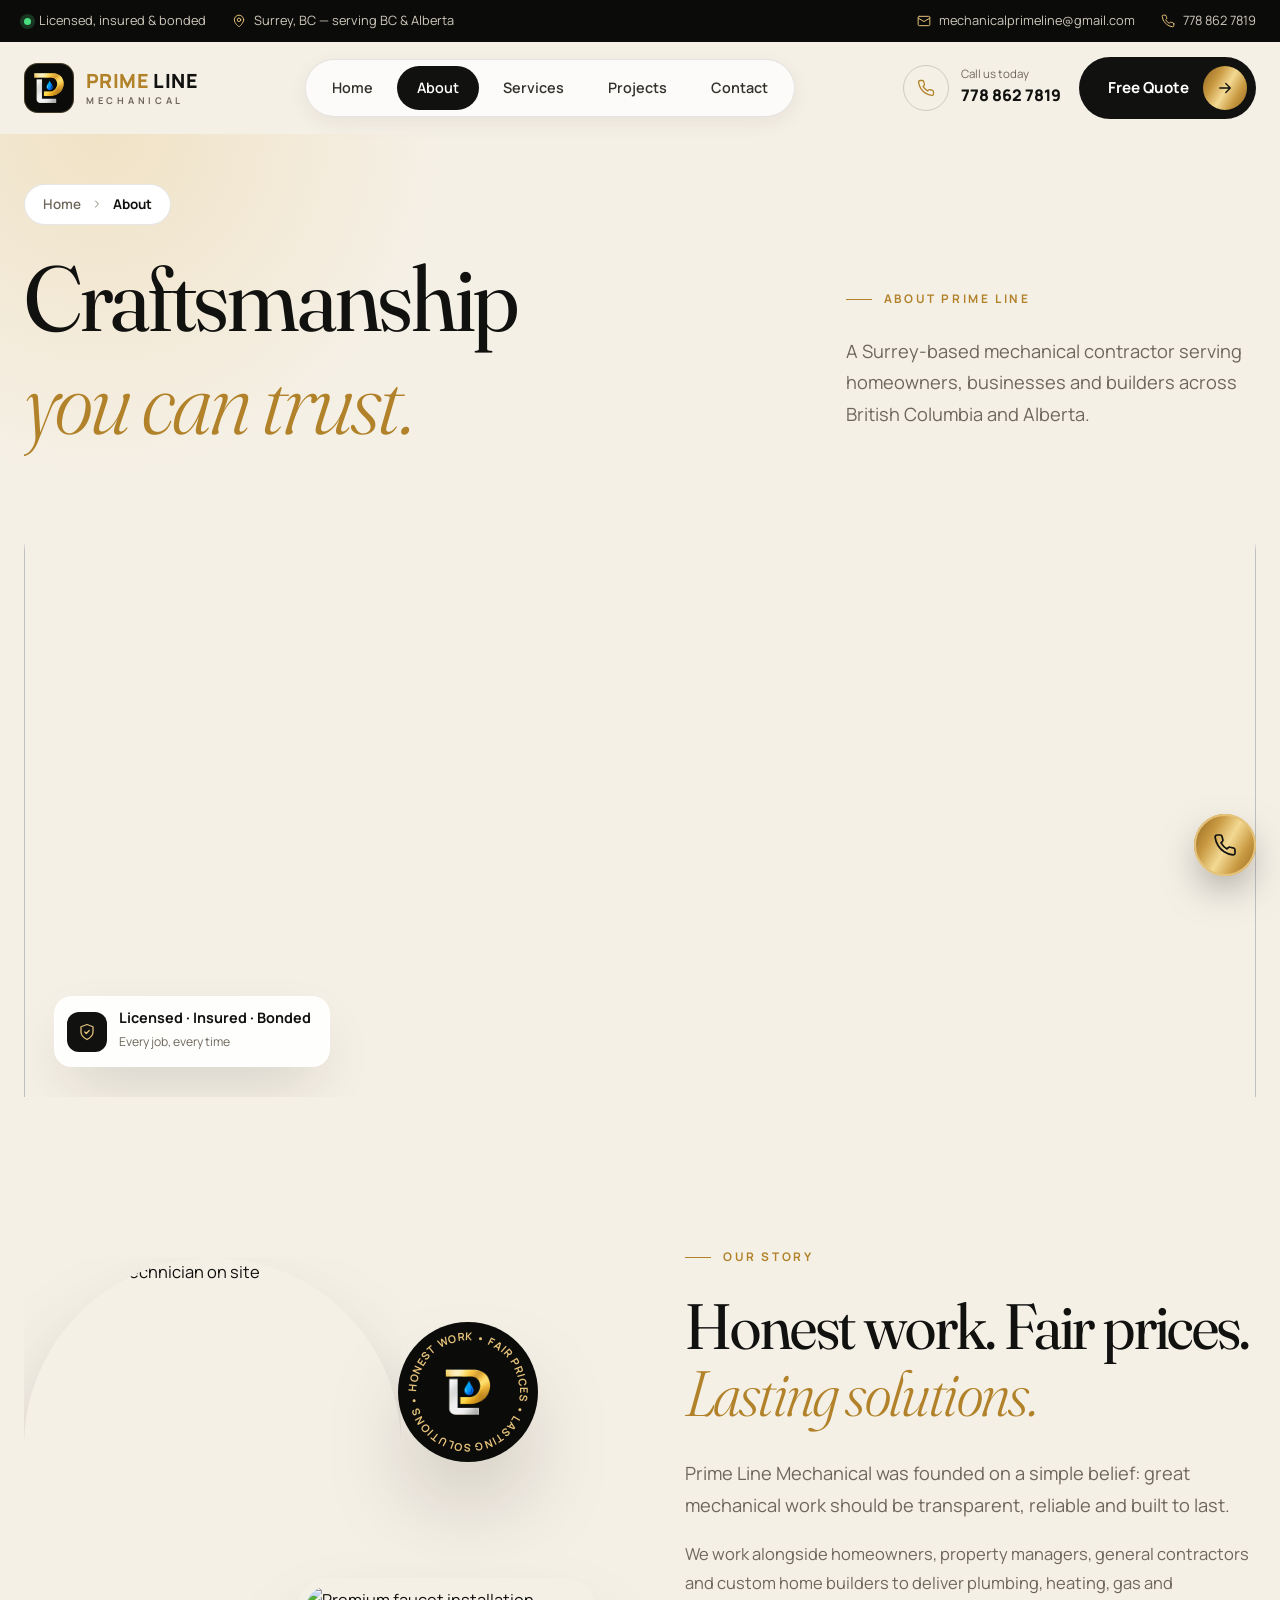
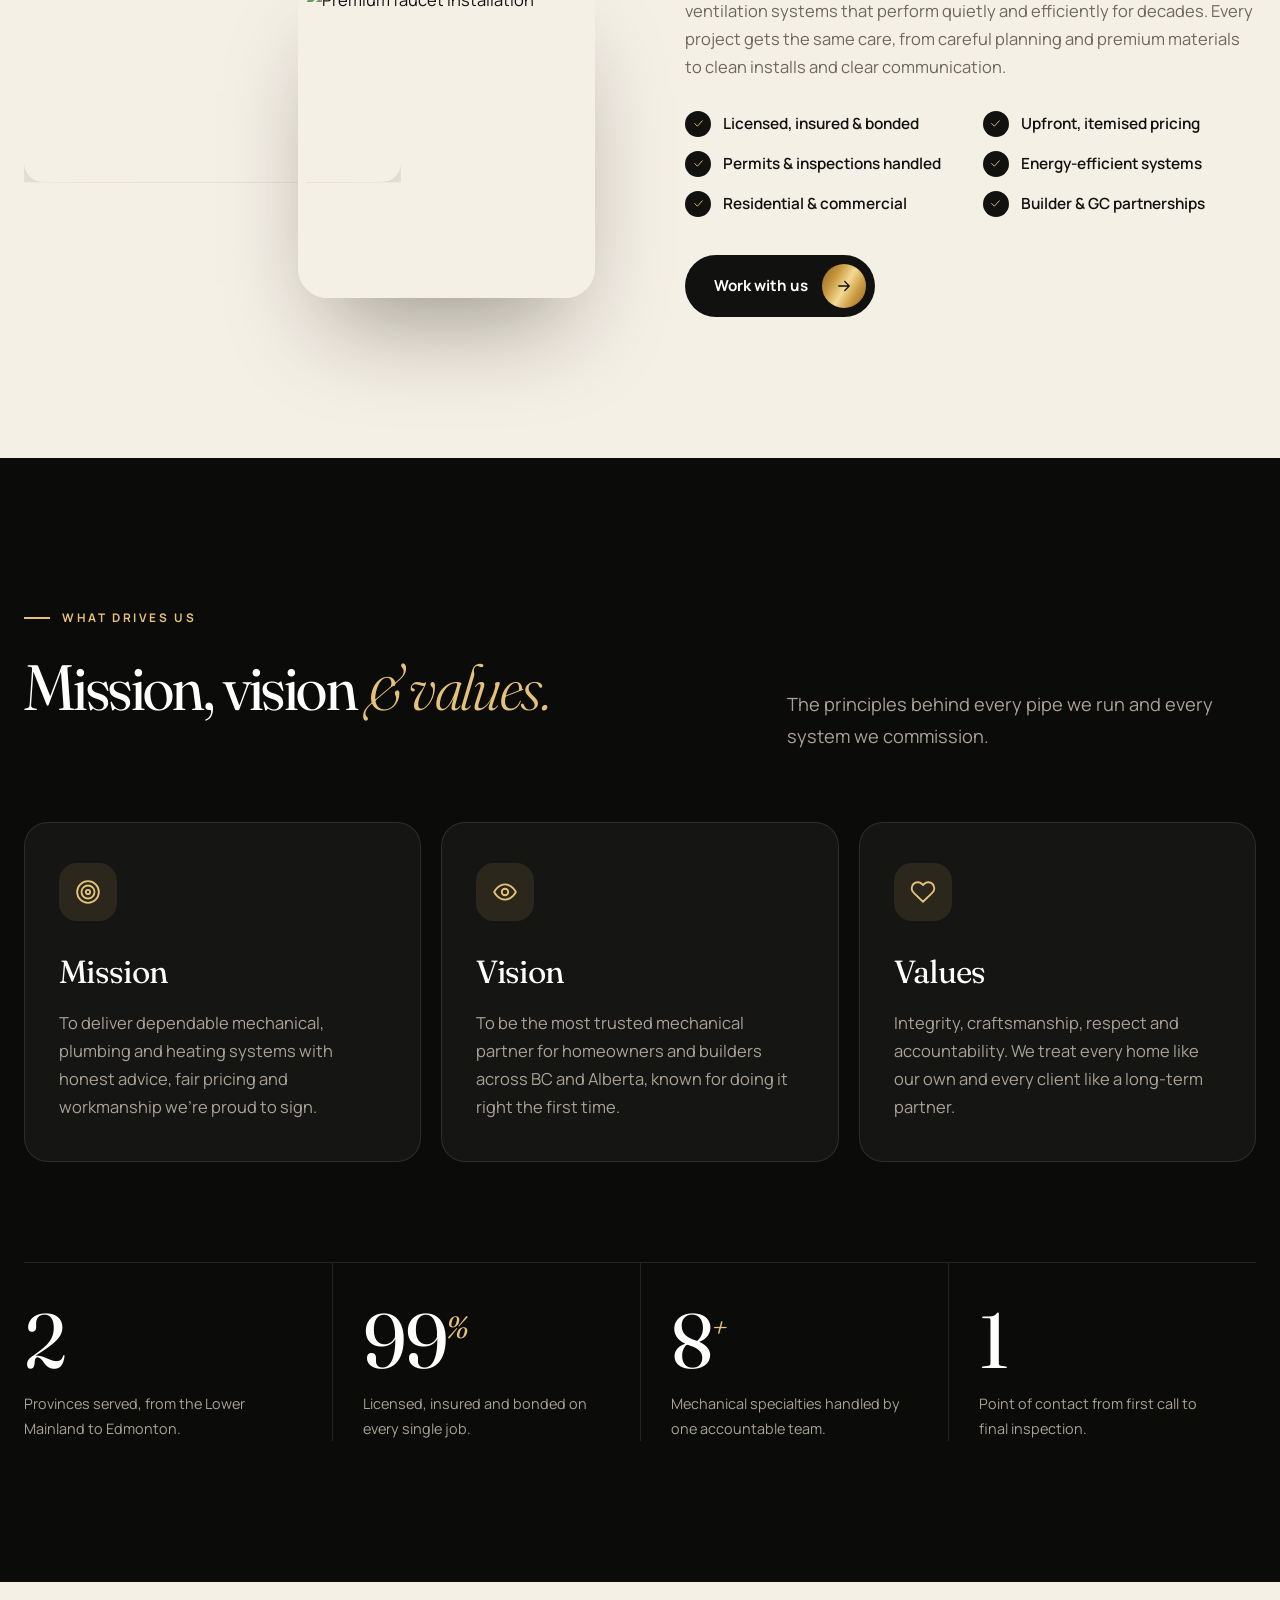
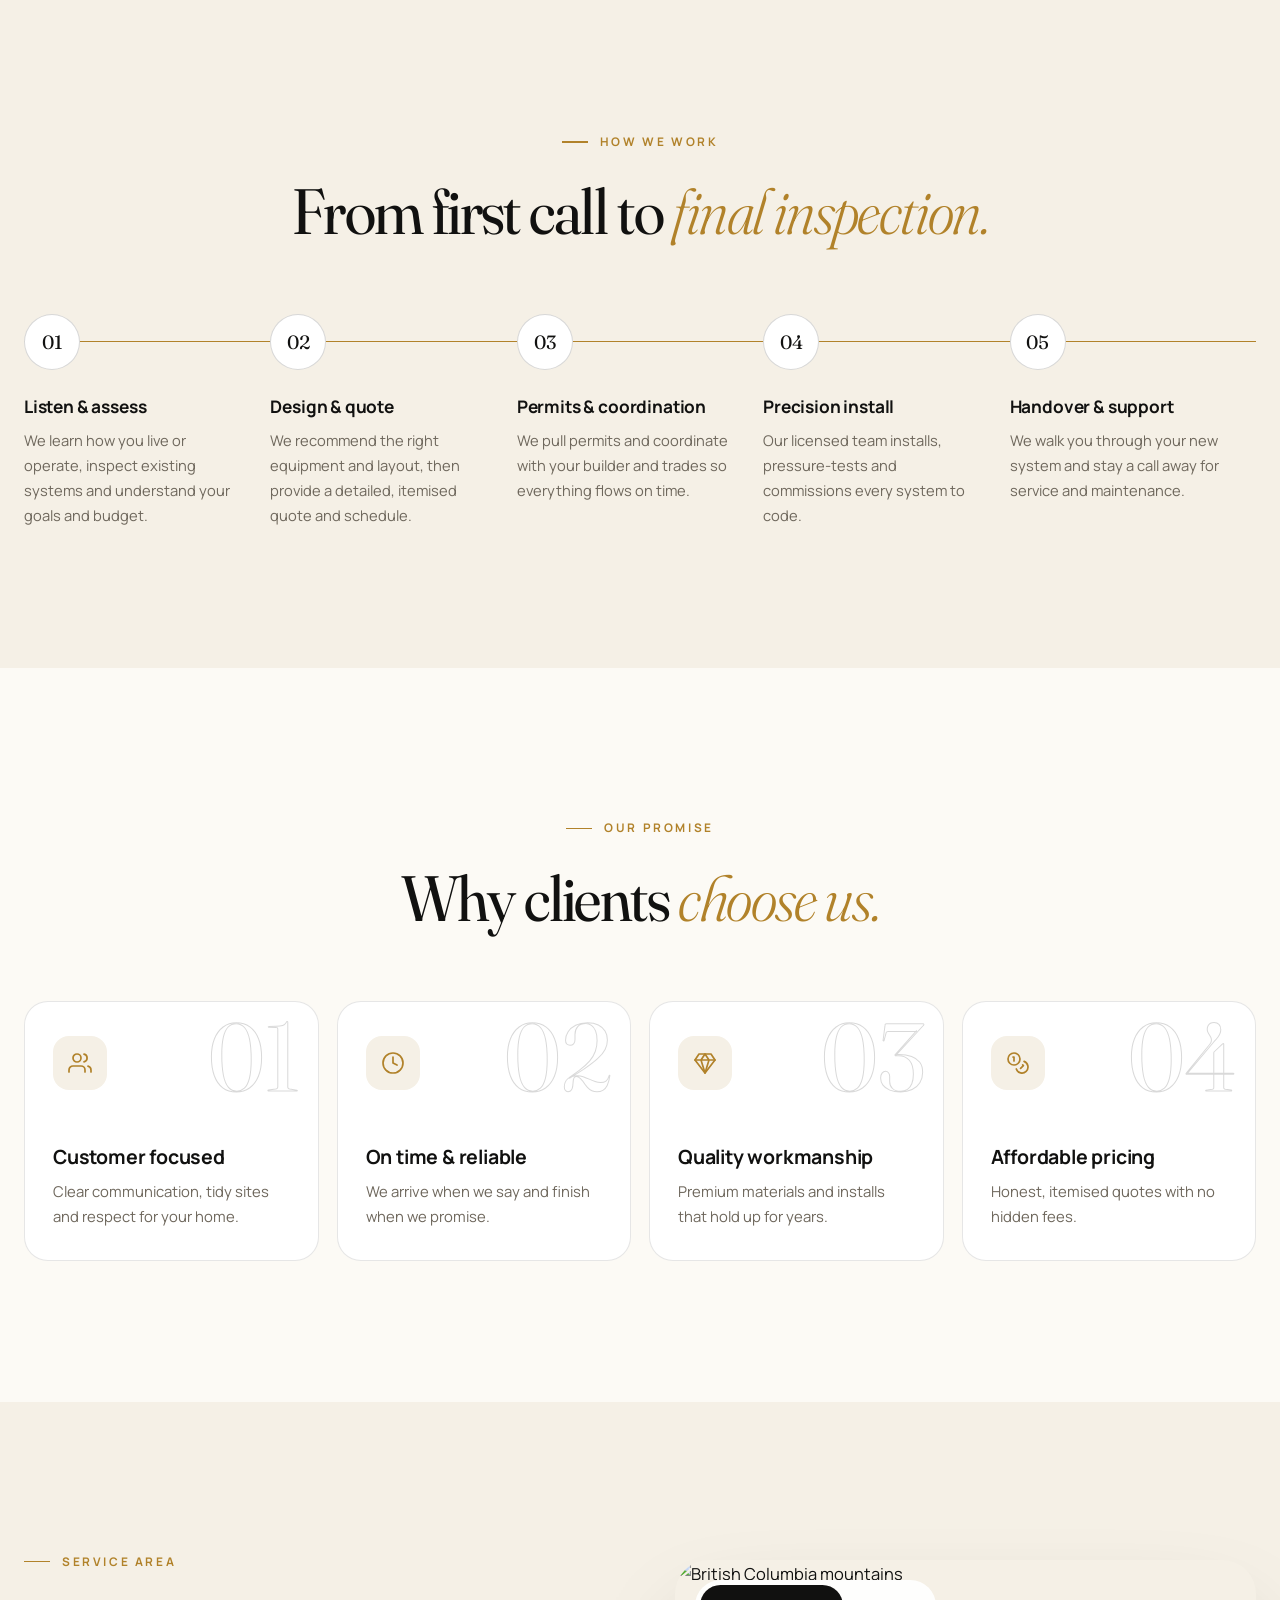
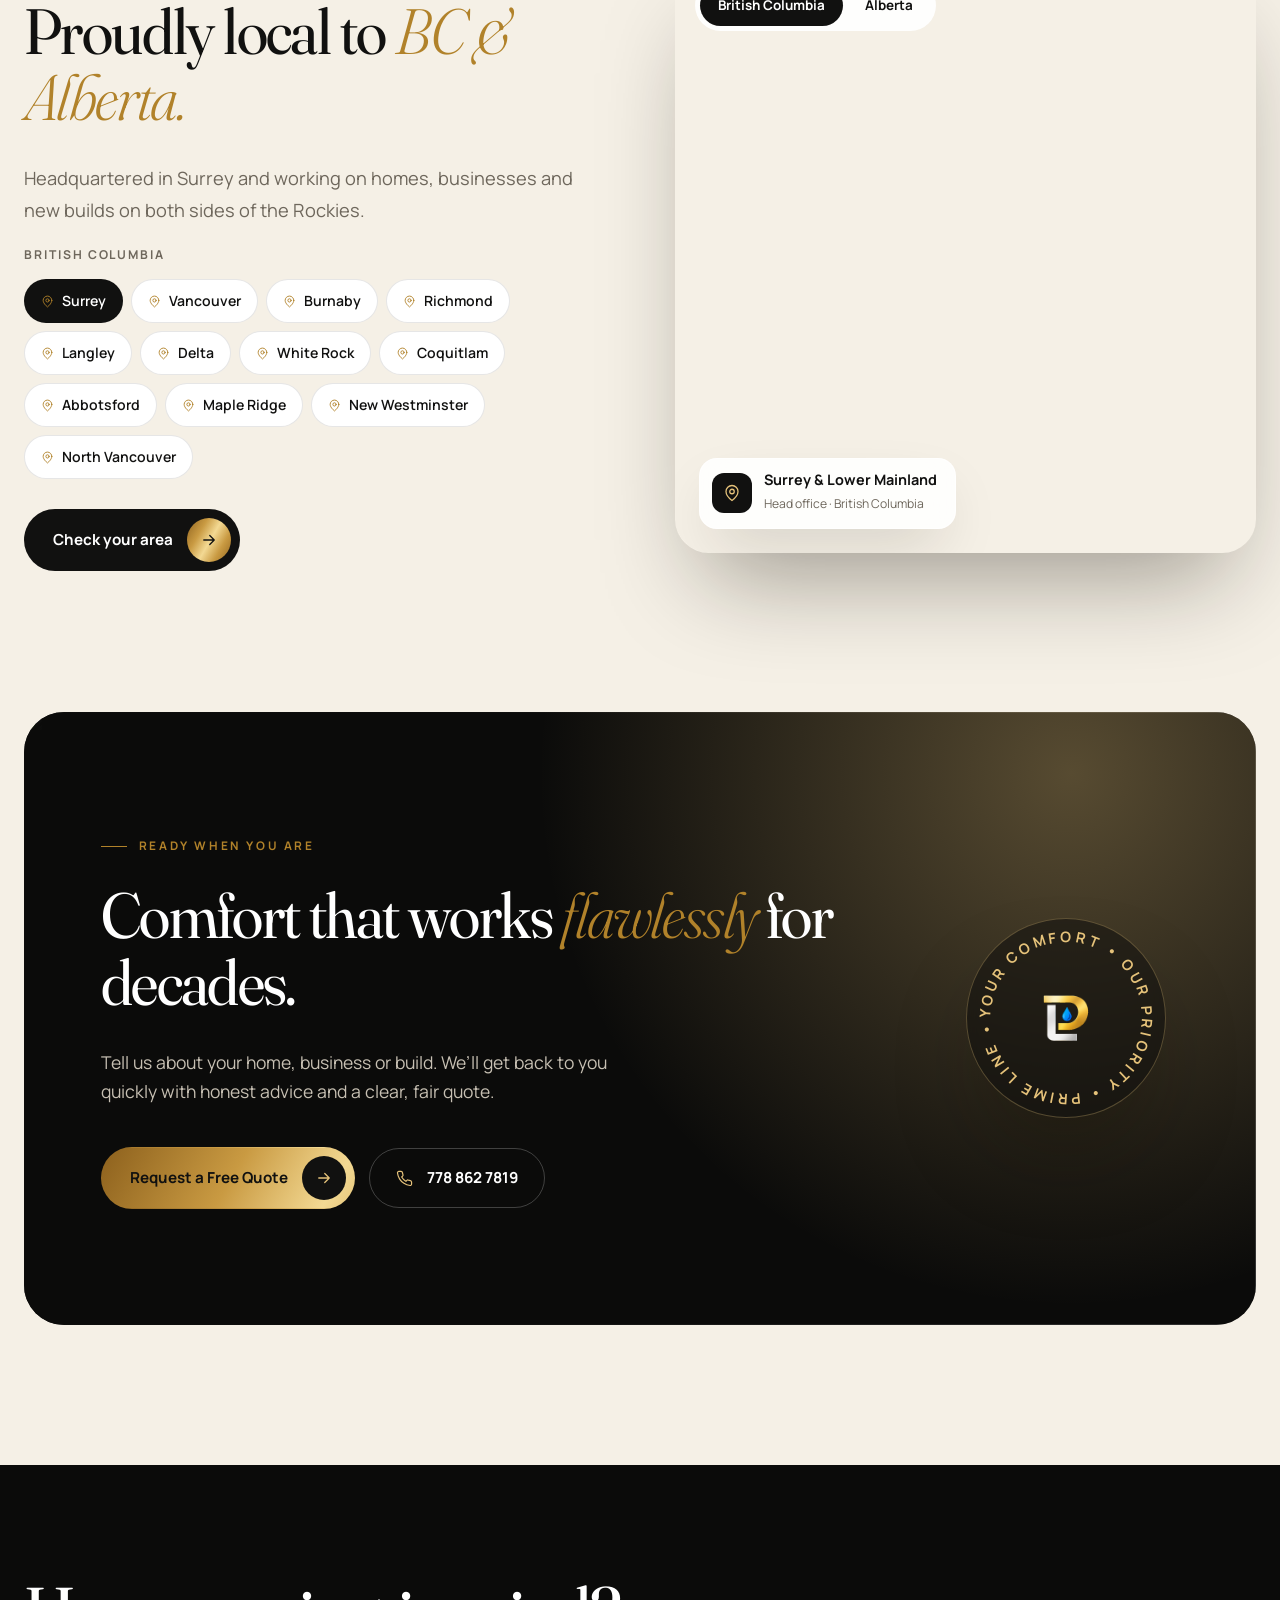
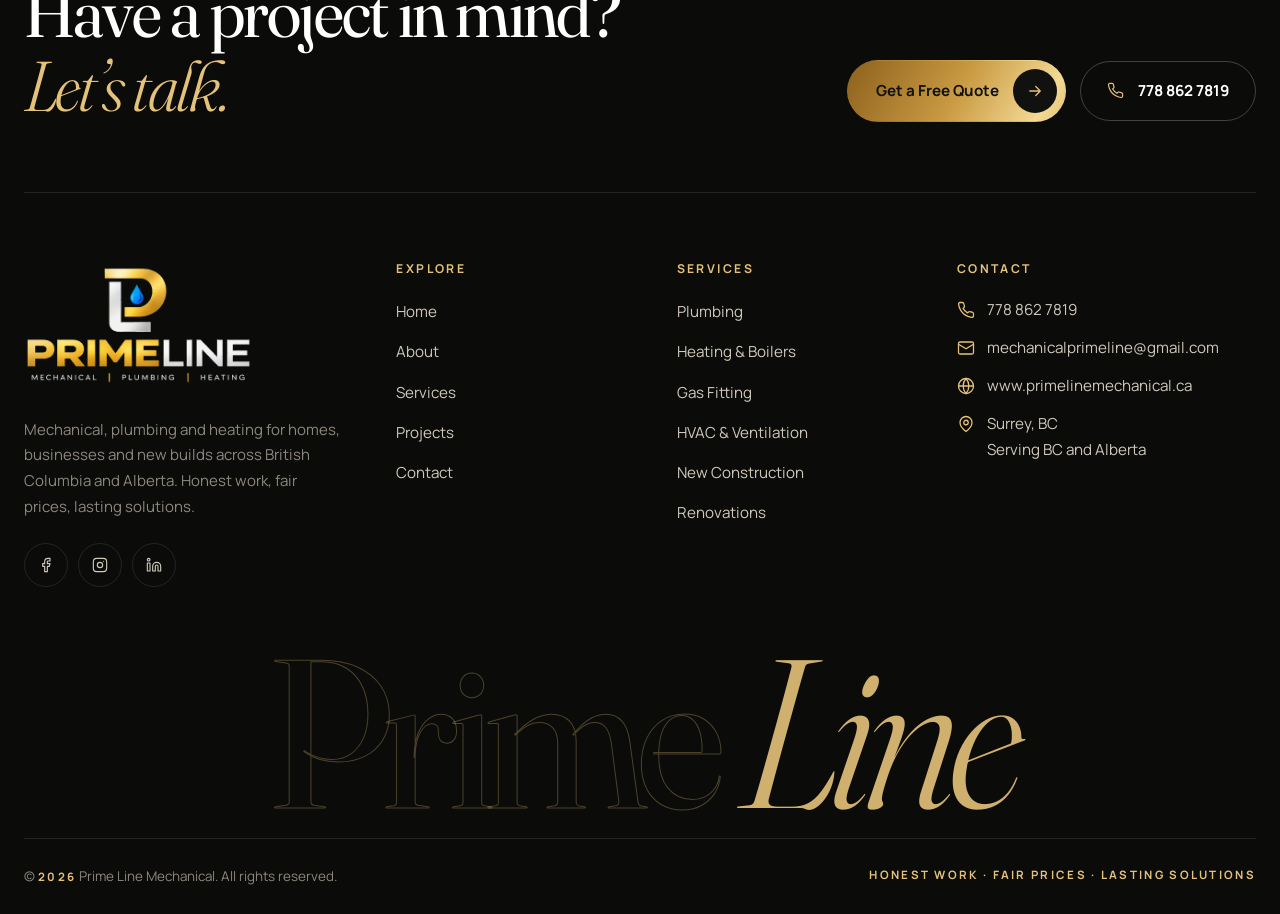
==== about.html @ 098510f1 "Add Prime Line Mechanical 5-page website Static site (Home, About, Services, Projects, Contact) with" ====
<!DOCTYPE html>
<html lang="en">
<head>
<meta charset="UTF-8">
<meta name="viewport" content="width=device-width, initial-scale=1">
<title>About Us | Prime Line Mechanical</title>
<meta name="description" content="Honest work, fair prices and lasting mechanical solutions across BC and Alberta.">
<meta name="theme-color" content="#0b0b0a">
<meta property="og:title" content="About Us | Prime Line Mechanical">
<meta property="og:description" content="Honest work, fair prices and lasting mechanical solutions across BC and Alberta.">
<meta property="og:type" content="website">
<link rel="icon" href="img/favicon.png" type="image/png">
<link rel="apple-touch-icon" href="img/favicon.png">
<meta property="og:image" content="img/logo-full.png">
<link rel="preconnect" href="https://fonts.googleapis.com">
<link rel="preconnect" href="https://fonts.gstatic.com" crossorigin>
<link rel="preconnect" href="https://images.unsplash.com">
<link href="https://fonts.googleapis.com/css2?family=Fraunces:ital,opsz,wght@0,9..144,300..600;1,9..144,300..500&family=Manrope:wght@400;500;600;700;800&display=swap" rel="stylesheet">
<link rel="stylesheet" href="css/style.css">
</head>
<body>
<svg width="0" height="0" style="position:absolute" aria-hidden="true">

<defs>
  <linearGradient id="lg-gold" x1="0" y1="0" x2="1" y2="1">
    <stop offset="0" stop-color="#8a5f1c"/><stop offset=".35" stop-color="#e2b65a"/><stop offset=".55" stop-color="#fbe7a6"/><stop offset=".8" stop-color="#d4a64a"/><stop offset="1" stop-color="#9b6a22"/>
  </linearGradient>
  <linearGradient id="lg-chrome" x1="0" y1="0" x2="0" y2="1">
    <stop offset="0" stop-color="#ffffff"/><stop offset=".45" stop-color="#cfcfcf"/><stop offset=".55" stop-color="#8a8a8a"/><stop offset="1" stop-color="#e8e8e8"/>
  </linearGradient>
  <linearGradient id="lg-blue" x1="0" y1="0" x2="0" y2="1">
    <stop offset="0" stop-color="#8fd0ff"/><stop offset=".5" stop-color="#2f8cff"/><stop offset="1" stop-color="#0b4fd1"/>
  </linearGradient>
</defs>

<defs><linearGradient id="dial-grad" x1="0" y1="0" x2="1" y2="1">
<stop offset="0" stop-color="#2f8cff"/><stop offset=".45" stop-color="#e5c27a"/><stop offset="1" stop-color="#ff7a2f"/></linearGradient></defs>

<symbol id="logo" viewBox="0 0 64 64">
  <path d="M10 5h22a16.5 16.5 0 0 1 0 33H23v7H10z M23 16v11h8.5a5.5 5.5 0 0 0 0-11z" fill="url(#lg-gold)" fill-rule="evenodd"/>
  <path d="M10 45h13v5h25v9H10z" fill="url(#lg-chrome)"/>
  <rect x="31" y="46.5" width="2.4" height="11" fill="#7d7d7d" opacity=".6"/>
  <rect x="34.5" y="41" width="4" height="5" rx="1" fill="url(#lg-gold)"/>
  <rect x="32" y="39.5" width="9" height="2.4" rx="1.2" fill="url(#lg-gold)"/>
  <path d="M28 15.5c3.4 4.4 4.6 6.8 4.6 8.8a4.6 4.6 0 0 1-9.2 0c0-2 1.2-4.4 4.6-8.8z" fill="url(#lg-blue)"/>
  <path d="M55 30c4.6 5.4 6.6 9 6.6 12.6a6.6 6.6 0 0 1-13.2 0c0-3 1.6-5.4 3-7.4.8 2 1.8 3.2 3 3.4-.6-3.2-.2-5.8.6-8.6z" fill="url(#lg-blue)"/>
</symbol>

<symbol id="i-phone" viewBox="0 0 24 24" fill="none" stroke="currentColor" stroke-width="1.7" stroke-linecap="round" stroke-linejoin="round"><path d="M22 16.9v3a2 2 0 0 1-2.2 2 19.8 19.8 0 0 1-8.6-3.1 19.5 19.5 0 0 1-6-6A19.8 19.8 0 0 1 2.1 4.2 2 2 0 0 1 4.1 2h3a2 2 0 0 1 2 1.7c.1 1 .4 1.9.7 2.8a2 2 0 0 1-.5 2.1L8 9.9a16 16 0 0 0 6 6l1.3-1.3a2 2 0 0 1 2.1-.4c.9.3 1.8.6 2.8.7a2 2 0 0 1 1.7 2z"/></symbol>
<symbol id="i-mail" viewBox="0 0 24 24" fill="none" stroke="currentColor" stroke-width="1.7" stroke-linecap="round" stroke-linejoin="round"><rect x="2" y="4" width="20" height="16" rx="2"/><path d="m22 7-10 6L2 7"/></symbol>
<symbol id="i-pin" viewBox="0 0 24 24" fill="none" stroke="currentColor" stroke-width="1.7" stroke-linecap="round" stroke-linejoin="round"><path d="M20 10c0 6-8 12-8 12s-8-6-8-12a8 8 0 0 1 16 0z"/><circle cx="12" cy="10" r="3"/></symbol>
<symbol id="i-globe" viewBox="0 0 24 24" fill="none" stroke="currentColor" stroke-width="1.7" stroke-linecap="round" stroke-linejoin="round"><circle cx="12" cy="12" r="10"/><path d="M2 12h20M12 2a15 15 0 0 1 0 20M12 2a15 15 0 0 0 0 20"/></symbol>
<symbol id="i-clock" viewBox="0 0 24 24" fill="none" stroke="currentColor" stroke-width="1.7" stroke-linecap="round" stroke-linejoin="round"><circle cx="12" cy="12" r="10"/><path d="M12 6v6l4 2"/></symbol>
<symbol id="i-arrow" viewBox="0 0 24 24" fill="none" stroke="currentColor" stroke-width="1.7" stroke-linecap="round" stroke-linejoin="round"><path d="M5 12h14M13 6l6 6-6 6"/></symbol>
<symbol id="i-check" viewBox="0 0 24 24" fill="none" stroke="currentColor" stroke-width="1.7" stroke-linecap="round" stroke-linejoin="round"><circle cx="12" cy="12" r="10"/><path d="m8 12 3 3 5-6"/></symbol>
<symbol id="i-shield" viewBox="0 0 24 24" fill="none" stroke="currentColor" stroke-width="1.7" stroke-linecap="round" stroke-linejoin="round"><path d="M12 22s8-4 8-10V5l-8-3-8 3v7c0 6 8 10 8 10z"/><path d="m9 12 2 2 4-4"/></symbol>
<symbol id="i-users" viewBox="0 0 24 24" fill="none" stroke="currentColor" stroke-width="1.7" stroke-linecap="round" stroke-linejoin="round"><path d="M17 21v-2a4 4 0 0 0-4-4H5a4 4 0 0 0-4 4v2"/><circle cx="9" cy="7" r="4"/><path d="M23 21v-2a4 4 0 0 0-3-3.9M16 3.1a4 4 0 0 1 0 7.8"/></symbol>
<symbol id="i-diamond" viewBox="0 0 24 24" fill="none" stroke="currentColor" stroke-width="1.7" stroke-linecap="round" stroke-linejoin="round"><path d="M6 3h12l4 6-10 13L2 9z"/><path d="M2 9h20M12 22 8 9l4-6 4 6z"/></symbol>
<symbol id="i-coins" viewBox="0 0 24 24" fill="none" stroke="currentColor" stroke-width="1.7" stroke-linecap="round" stroke-linejoin="round"><circle cx="8" cy="8" r="6"/><path d="M18.1 10.4A6 6 0 1 1 10.3 18"/><path d="M7 6h1v4M16.7 13.9l.7.7-2.8 2.8"/></symbol>
<symbol id="i-leaf" viewBox="0 0 24 24" fill="none" stroke="currentColor" stroke-width="1.7" stroke-linecap="round" stroke-linejoin="round"><path d="M11 20A7 7 0 0 1 9.8 6.1C15.5 5 17 4.5 19 2c1 2 2 4.2 2 8 0 5.5-4.8 10-10 10z"/><path d="M2 21c0-3 1.9-5.4 5.2-6.1 2.5-.5 5-2 6.8-4.9"/></symbol>
<symbol id="i-plus" viewBox="0 0 24 24" fill="none" stroke="currentColor" stroke-width="1.7" stroke-linecap="round" stroke-linejoin="round"><path d="M12 5v14M5 12h14"/></symbol>
<symbol id="i-close" viewBox="0 0 24 24" fill="none" stroke="currentColor" stroke-width="1.7" stroke-linecap="round" stroke-linejoin="round"><path d="M18 6 6 18M6 6l12 12"/></symbol>
<symbol id="i-up" viewBox="0 0 24 24" fill="none" stroke="currentColor" stroke-width="1.7" stroke-linecap="round" stroke-linejoin="round"><path d="M12 19V5M5 12l7-7 7 7"/></symbol>
<symbol id="i-wrench" viewBox="0 0 24 24" fill="none" stroke="currentColor" stroke-width="1.7" stroke-linecap="round" stroke-linejoin="round"><path d="M14.7 6.3a1 1 0 0 0 0 1.4l1.6 1.6a1 1 0 0 0 1.4 0l3.8-3.8a6 6 0 0 1-7.9 7.9l-6.9 6.9a2.1 2.1 0 0 1-3-3l6.9-6.9a6 6 0 0 1 7.9-7.9z"/></symbol>
<symbol id="i-flame" viewBox="0 0 24 24" fill="none" stroke="currentColor" stroke-width="1.7" stroke-linecap="round" stroke-linejoin="round"><path d="M8.5 14.5A2.5 2.5 0 0 0 11 12c0-1.4-.5-2-1-3-1.1-2.1-.2-4 2-6 .5 2.5 2 4.9 4 6.5 2 1.6 3 3.5 3 5.5a7 7 0 1 1-14 0c0-1.2.4-2.3 1-3.4.3 1.6 1.6 2.9 3.5 2.9z"/></symbol>
<symbol id="i-drop" viewBox="0 0 24 24" fill="none" stroke="currentColor" stroke-width="1.7" stroke-linecap="round" stroke-linejoin="round"><path d="M12 2.7 17.7 8.4a8 8 0 1 1-11.3 0z"/></symbol>
<symbol id="i-fan" viewBox="0 0 24 24" fill="none" stroke="currentColor" stroke-width="1.7" stroke-linecap="round" stroke-linejoin="round"><circle cx="12" cy="12" r="2"/><path d="M12 10c0-4 1-8 4-8s3 4 0 6M14 12c4 0 8 1 8 4s-4 3-6 0M12 14c0 4-1 8-4 8s-3-4 0-6M10 12c-4 0-8-1-8-4s4-3 6 0"/></symbol>
<symbol id="i-building" viewBox="0 0 24 24" fill="none" stroke="currentColor" stroke-width="1.7" stroke-linecap="round" stroke-linejoin="round"><rect x="4" y="2" width="16" height="20" rx="2"/><path d="M9 22v-4h6v4M8 6h.01M16 6h.01M12 6h.01M12 10h.01M12 14h.01M16 10h.01M16 14h.01M8 10h.01M8 14h.01"/></symbol>
<symbol id="i-home" viewBox="0 0 24 24" fill="none" stroke="currentColor" stroke-width="1.7" stroke-linecap="round" stroke-linejoin="round"><path d="m3 10 9-7 9 7v10a2 2 0 0 1-2 2H5a2 2 0 0 1-2-2z"/><path d="M9 22V12h6v10"/></symbol>
<symbol id="i-hammer" viewBox="0 0 24 24" fill="none" stroke="currentColor" stroke-width="1.7" stroke-linecap="round" stroke-linejoin="round"><path d="m15 12-8.5 8.5a2.1 2.1 0 0 1-3-3L12 9"/><path d="M17.6 15 22 10.6M20.9 11.7l-1.3-1.3a2 2 0 0 1-.6-1.4V7.9l-2.3-2.3a5.6 5.6 0 0 0-4-1.6H9l.9.8A6.2 6.2 0 0 1 12 9.6V11l2 2h1.2c.5 0 1 .2 1.4.6l1.3 1.3"/></symbol>
<symbol id="i-hardhat" viewBox="0 0 24 24" fill="none" stroke="currentColor" stroke-width="1.7" stroke-linecap="round" stroke-linejoin="round"><path d="M2 18a1 1 0 0 0 1 1h18a1 1 0 0 0 1-1v-2a1 1 0 0 0-1-1H3a1 1 0 0 0-1 1z"/><path d="M10 10V5a1 1 0 0 1 1-1h2a1 1 0 0 1 1 1v5M4 15v-3a6 6 0 0 1 6-6M14 6a6 6 0 0 1 6 6v3"/></symbol>
<symbol id="i-gauge" viewBox="0 0 24 24" fill="none" stroke="currentColor" stroke-width="1.7" stroke-linecap="round" stroke-linejoin="round"><path d="m12 14 4-4"/><path d="M3.3 19a10 10 0 1 1 17.4 0z"/></symbol>
<symbol id="i-thermo" viewBox="0 0 24 24" fill="none" stroke="currentColor" stroke-width="1.7" stroke-linecap="round" stroke-linejoin="round"><path d="M14 4v10.5a4 4 0 1 1-4 0V4a2 2 0 0 1 4 0z"/></symbol>
<symbol id="i-award" viewBox="0 0 24 24" fill="none" stroke="currentColor" stroke-width="1.7" stroke-linecap="round" stroke-linejoin="round"><circle cx="12" cy="8" r="6"/><path d="M15.5 12.9 17 22l-5-3-5 3 1.5-9.1"/></symbol>
<symbol id="i-pipe" viewBox="0 0 24 24" fill="none" stroke="currentColor" stroke-width="1.7" stroke-linecap="round" stroke-linejoin="round"><path d="M3 4h6v6h8a4 4 0 0 1 4 4v6h-6v-4H9a6 6 0 0 1-6-6z"/></symbol>
<symbol id="i-bolt" viewBox="0 0 24 24" fill="none" stroke="currentColor" stroke-width="1.7" stroke-linecap="round" stroke-linejoin="round"><path d="M13 2 3 14h9l-1 8 10-12h-9z"/></symbol>
<symbol id="i-calendar" viewBox="0 0 24 24" fill="none" stroke="currentColor" stroke-width="1.7" stroke-linecap="round" stroke-linejoin="round"><rect x="3" y="4" width="18" height="18" rx="2"/><path d="M16 2v4M8 2v4M3 10h18"/></symbol>
<symbol id="i-clipboard" viewBox="0 0 24 24" fill="none" stroke="currentColor" stroke-width="1.7" stroke-linecap="round" stroke-linejoin="round"><rect x="8" y="2" width="8" height="4" rx="1"/><path d="M16 4h2a2 2 0 0 1 2 2v14a2 2 0 0 1-2 2H6a2 2 0 0 1-2-2V6a2 2 0 0 1 2-2h2"/><path d="m9 14 2 2 4-4"/></symbol>
<symbol id="i-eye" viewBox="0 0 24 24" fill="none" stroke="currentColor" stroke-width="1.7" stroke-linecap="round" stroke-linejoin="round"><path d="M2 12s3.6-7 10-7 10 7 10 7-3.6 7-10 7S2 12 2 12z"/><circle cx="12" cy="12" r="3"/></symbol>
<symbol id="i-target" viewBox="0 0 24 24" fill="none" stroke="currentColor" stroke-width="1.7" stroke-linecap="round" stroke-linejoin="round"><circle cx="12" cy="12" r="10"/><circle cx="12" cy="12" r="6"/><circle cx="12" cy="12" r="2"/></symbol>
<symbol id="i-heart" viewBox="0 0 24 24" fill="none" stroke="currentColor" stroke-width="1.7" stroke-linecap="round" stroke-linejoin="round"><path d="M20.8 4.6a5.5 5.5 0 0 0-7.8 0L12 5.7l-1-1.1a5.5 5.5 0 0 0-7.8 7.8l1 1.1L12 21l7.8-7.5 1-1.1a5.5 5.5 0 0 0 0-7.8z"/></symbol>
<symbol id="i-facebook" viewBox="0 0 24 24" fill="none" stroke="currentColor" stroke-width="1.7" stroke-linecap="round" stroke-linejoin="round"><path d="M18 2h-3a5 5 0 0 0-5 5v3H7v4h3v8h4v-8h3l1-4h-4V7a1 1 0 0 1 1-1h3z"/></symbol>
<symbol id="i-instagram" viewBox="0 0 24 24" fill="none" stroke="currentColor" stroke-width="1.7" stroke-linecap="round" stroke-linejoin="round"><rect x="2" y="2" width="20" height="20" rx="5"/><circle cx="12" cy="12" r="4"/><path d="M17.5 6.5h.01"/></symbol>
<symbol id="i-linkedin" viewBox="0 0 24 24" fill="none" stroke="currentColor" stroke-width="1.7" stroke-linecap="round" stroke-linejoin="round"><path d="M16 8a6 6 0 0 1 6 6v7h-4v-7a2 2 0 0 0-4 0v7h-4v-7a6 6 0 0 1 6-6zM2 9h4v12H2z"/><circle cx="4" cy="4" r="2"/></symbol>
<symbol id="i-minus" viewBox="0 0 24 24" fill="none" stroke="currentColor" stroke-width="1.7" stroke-linecap="round" stroke-linejoin="round"><path d="M5 12h14"/></symbol>
<symbol id="i-chev" viewBox="0 0 24 24" fill="none" stroke="currentColor" stroke-width="1.7" stroke-linecap="round" stroke-linejoin="round"><path d="m9 18 6-6-6-6"/></symbol>
<symbol id="i-user" viewBox="0 0 24 24" fill="none" stroke="currentColor" stroke-width="1.7" stroke-linecap="round" stroke-linejoin="round"><circle cx="12" cy="8" r="4"/><path d="M4 21a8 8 0 0 1 16 0"/></symbol>
<symbol id="i-tick" viewBox="0 0 24 24" fill="none" stroke="currentColor" stroke-width="1.7" stroke-linecap="round" stroke-linejoin="round"><path d="m5 12 5 5 9-10"/></symbol>
<symbol id="i-sparkle" viewBox="0 0 24 24" fill="none" stroke="currentColor" stroke-width="1.7" stroke-linecap="round" stroke-linejoin="round"><path d="M12 3v4M12 17v4M3 12h4M17 12h4M6 6l2.5 2.5M15.5 15.5 18 18M6 18l2.5-2.5M15.5 8.5 18 6"/></symbol>
<symbol id="i-star" viewBox="0 0 24 24" fill="currentColor"><path d="m12 2 3.1 6.3 6.9 1-5 4.9 1.2 6.8L12 17.8 5.8 21l1.2-6.8-5-4.9 6.9-1z"/></symbol>
<symbol id="i-quote" viewBox="0 0 24 24" fill="currentColor"><path d="M3 21c3 0 7-1 7-8V5H3v8h4c0 4-2 5-4 5zM14 21c3 0 7-1 7-8V5h-7v8h4c0 4-2 5-4 5z"/></symbol>
</svg>
<div class="progress"></div>
<div class="preloader" aria-hidden="true">
  <div class="preloader__in">
    <img class="preloader__logo" src="img/logo-full.png" alt="Prime Line Mechanical" width="260">
    <div class="preloader__bar"><i></i></div>
  </div>
</div>

<div class="topbar">
  <div class="container">
    <div class="topbar__l">
      <span><i class="dot"></i> Licensed, insured &amp; bonded</span>
      <span><svg aria-hidden="true"><use href="#i-pin"/></svg> Surrey, BC &mdash; serving BC &amp; Alberta</span>
    </div>
    <div class="topbar__r">
      <a href="mailto:mechanicalprimeline@gmail.com"><svg aria-hidden="true"><use href="#i-mail"/></svg> mechanicalprimeline@gmail.com</a>
      <a href="tel:+17788627819"><svg aria-hidden="true"><use href="#i-phone"/></svg> 778 862 7819</a>
    </div>
  </div>
</div>

<header class="header">
  <div class="container">
    <a href="index.html" class="logo" aria-label="Prime Line Mechanical home">
  <span class="logo__tile"><img src="img/logo-mark.png" alt="" width="36" height="36"></span>
  <span class="logo__txt"><span class="logo__name"><b>PRIME</b> LINE</span><span class="logo__sub">MECHANICAL</span></span>
</a>
    <nav class="nav" aria-label="Main"><a href="index.html">Home</a><a href="about.html" class="active">About</a><a href="services.html">Services</a><a href="projects.html">Projects</a><a href="contact.html">Contact</a></nav>
    <div class="header__r">
      <a class="callbox" href="tel:+17788627819"><span class="callbox__ic"><svg aria-hidden="true"><use href="#i-phone"/></svg></span><span><small>Call us today</small><strong>778 862 7819</strong></span></a>
      <a href="contact.html" class="btn btn--dark">Free Quote<span class="btn__ic"><svg aria-hidden="true"><use href="#i-arrow"/></svg></span></a>
      <button class="burger" aria-label="Open menu" aria-expanded="false"><span></span><span></span><span></span></button>
    </div>
  </div>
</header>

<div class="drawer">
  <nav aria-label="Mobile"><a href="index.html">Home<svg aria-hidden="true"><use href="#i-arrow"/></svg></a><a href="about.html" class="active">About<svg aria-hidden="true"><use href="#i-arrow"/></svg></a><a href="services.html">Services<svg aria-hidden="true"><use href="#i-arrow"/></svg></a><a href="projects.html">Projects<svg aria-hidden="true"><use href="#i-arrow"/></svg></a><a href="contact.html">Contact<svg aria-hidden="true"><use href="#i-arrow"/></svg></a></nav>
  <div class="drawer__info">
    <a href="tel:+17788627819">778 862 7819</a>
    <a href="mailto:mechanicalprimeline@gmail.com">mechanicalprimeline@gmail.com</a>
    <span>Surrey, BC &mdash; serving BC &amp; Alberta</span>
  </div>
</div>

<main>

<section class="phero">
  <div class="container">
    <div class="phero__top">
      <div>
        <div class="crumbs reveal"><a href="index.html">Home</a><svg aria-hidden="true"><use href="#i-chev"/></svg><b>About</b></div>
        <h1><span class="line"><span>Craftsmanship</span></span><span class="line"><span><em class='gold'>you can trust.</em></span></span></h1>
      </div>
      <div class="phero__side reveal d2">
        <span class="eyebrow">About Prime Line</span>
        <p class="lead">A Surrey-based mechanical contractor serving homeowners, businesses and builders across British Columbia and Alberta.</p>
      </div>
    </div>
    <div class="phero__img clip-in">
      <img src="https://images.unsplash.com/photo-1503387762-592deb58ef4e?auto=format&fit=crop&w=2200&q=80" alt="">
      <div class="float-card "><span class="fi"><svg aria-hidden="true"><use href="#i-shield"/></svg></span><span><strong>Licensed &middot; Insured &middot; Bonded</strong><small>Every job, every time</small></span></div>
    </div>
  </div>
</section>

<section class="section">
  <div class="container split">
    <div class="collage">
      <div class="collage__a clip-in"><img src="https://images.unsplash.com/photo-1621905252507-b35492cc74b4?auto=format&fit=crop&w=900&q=80" alt="Prime Line technician on site" loading="lazy"></div>
      <div class="collage__b reveal d2"><img src="https://images.unsplash.com/photo-1585704032915-c3400ca199e7?auto=format&fit=crop&w=700&q=80" alt="Premium faucet installation" loading="lazy"></div>
      <div class="spin-badge" aria-hidden="true"><svg class="ring" viewBox="0 0 120 120"><defs><path id="circ2" d="M60,60 m-50,0 a50,50 0 1,1 100,0 a50,50 0 1,1 -100,0"/></defs><text><textPath href="#circ2" textLength="312" lengthAdjust="spacing">HONEST WORK • FAIR PRICES • LASTING SOLUTIONS • </textPath></text></svg><img class="core" src="img/logo-mark.png" alt=""></div>
    </div>
    <div>
      <span class="eyebrow reveal">Our story</span>
      <h2 class="reveal d1">Honest work. Fair prices. <em class="gold">Lasting solutions.</em></h2>
      <p class="lead reveal d2">Prime Line Mechanical was founded on a simple belief: great mechanical work should be transparent, reliable and built to last.</p>
      <p class="reveal d2">We work alongside homeowners, property managers, general contractors and custom home builders to deliver plumbing, heating, gas and ventilation systems that perform quietly and efficiently for decades. Every project gets the same care, from careful planning and premium materials to clean installs and clear communication.</p>
      <ul class="checks reveal d3">
        <li><span><svg aria-hidden="true"><use href="#i-tick"/></svg></span>Licensed, insured &amp; bonded</li>
        <li><span><svg aria-hidden="true"><use href="#i-tick"/></svg></span>Upfront, itemised pricing</li>
        <li><span><svg aria-hidden="true"><use href="#i-tick"/></svg></span>Permits &amp; inspections handled</li>
        <li><span><svg aria-hidden="true"><use href="#i-tick"/></svg></span>Energy-efficient systems</li>
        <li><span><svg aria-hidden="true"><use href="#i-tick"/></svg></span>Residential &amp; commercial</li>
        <li><span><svg aria-hidden="true"><use href="#i-tick"/></svg></span>Builder &amp; GC partnerships</li>
      </ul>
      <div class="reveal d4"><a href="contact.html" class="btn btn--dark">Work with us<span class="btn__ic"><svg aria-hidden="true"><use href="#i-arrow"/></svg></span></a></div>
    </div>
  </div>
</section>

<section class="section dark">
  <div class="container">
    <div class="head head--split">
      <div><span class="eyebrow reveal">What drives us</span><h2 class="reveal d1">Mission, vision <em class="gold">&amp; values.</em></h2></div>
      <p class="lead reveal d2">The principles behind every pipe we run and every system we commission.</p>
    </div>
    <div class="values"><div class="value reveal d1"><div class="value__ic"><svg aria-hidden="true"><use href="#i-target"/></svg></div><h3>Mission</h3><p>To deliver dependable mechanical, plumbing and heating systems with honest advice, fair pricing and workmanship we&rsquo;re proud to sign.</p></div><div class="value reveal d2"><div class="value__ic"><svg aria-hidden="true"><use href="#i-eye"/></svg></div><h3>Vision</h3><p>To be the most trusted mechanical partner for homeowners and builders across BC and Alberta, known for doing it right the first time.</p></div><div class="value reveal d3"><div class="value__ic"><svg aria-hidden="true"><use href="#i-heart"/></svg></div><h3>Values</h3><p>Integrity, craftsmanship, respect and accountability. We treat every home like our own and every client like a long-term partner.</p></div></div>
    <div class="stats"><div class="stat reveal d1"><div class="stat__num" data-count="2">0<sup></sup></div><p>Provinces served, from the Lower Mainland to Edmonton.</p></div><div class="stat reveal d2"><div class="stat__num" data-count="100">0<sup>%</sup></div><p>Licensed, insured and bonded on every single job.</p></div><div class="stat reveal d3"><div class="stat__num" data-count="8">0<sup>+</sup></div><p>Mechanical specialties handled by one accountable team.</p></div><div class="stat reveal d4"><div class="stat__num" data-count="1">0<sup></sup></div><p>Point of contact from first call to final inspection.</p></div></div>
  </div>
</section>

<section class="section">
  <div class="container">
    <div class="head head--center"><span class="eyebrow reveal">How we work</span><h2 class="reveal d1">From first call to <em class="gold">final inspection.</em></h2></div>
    <div class="tline"><div class="tline__fill"></div><div class="tl reveal d1"><div class="tl__dot">01</div><h3>Listen &amp; assess</h3><p>We learn how you live or operate, inspect existing systems and understand your goals and budget.</p></div><div class="tl reveal d2"><div class="tl__dot">02</div><h3>Design &amp; quote</h3><p>We recommend the right equipment and layout, then provide a detailed, itemised quote and schedule.</p></div><div class="tl reveal d3"><div class="tl__dot">03</div><h3>Permits &amp; coordination</h3><p>We pull permits and coordinate with your builder and trades so everything flows on time.</p></div><div class="tl reveal d4"><div class="tl__dot">04</div><h3>Precision install</h3><p>Our licensed team installs, pressure-tests and commissions every system to code.</p></div><div class="tl reveal d5"><div class="tl__dot">05</div><h3>Handover &amp; support</h3><p>We walk you through your new system and stay a call away for service and maintenance.</p></div></div>
  </div>
</section>

<section class="section bg-2">
  <div class="container">
    <div class="head head--center"><span class="eyebrow reveal">Our promise</span><h2 class="reveal d1">Why clients <em class="gold">choose us.</em></h2></div>
    <div class="steps"><div class="stepc reveal d1"><span class="stepc__n">01</span><div class="stepc__ic"><svg aria-hidden="true"><use href="#i-users"/></svg></div><h3>Customer focused</h3><p>Clear communication, tidy sites and respect for your home.</p></div><div class="stepc reveal d2"><span class="stepc__n">02</span><div class="stepc__ic"><svg aria-hidden="true"><use href="#i-clock"/></svg></div><h3>On time &amp; reliable</h3><p>We arrive when we say and finish when we promise.</p></div><div class="stepc reveal d3"><span class="stepc__n">03</span><div class="stepc__ic"><svg aria-hidden="true"><use href="#i-diamond"/></svg></div><h3>Quality workmanship</h3><p>Premium materials and installs that hold up for years.</p></div><div class="stepc reveal d4"><span class="stepc__n">04</span><div class="stepc__ic"><svg aria-hidden="true"><use href="#i-coins"/></svg></div><h3>Affordable pricing</h3><p>Honest, itemised quotes with no hidden fees.</p></div></div>
  </div>
</section>


<section class="section ">
  <div class="container area-wrap">
    <div>
      <span class="eyebrow reveal">Service area</span>
      <h2 class="reveal d1">Proudly local to <em class="gold">BC &amp; Alberta.</em></h2>
      <p class="lead reveal d2">Headquartered in Surrey and working on homes, businesses and new builds on both sides of the Rockies.</p>
      <div class="reveal d3">
        <div data-area-list="bc"><div class="chips-title">British Columbia</div><div class="chips"><span class="main"><svg aria-hidden="true"><use href="#i-pin"/></svg>Surrey</span><span class=""><svg aria-hidden="true"><use href="#i-pin"/></svg>Vancouver</span><span class=""><svg aria-hidden="true"><use href="#i-pin"/></svg>Burnaby</span><span class=""><svg aria-hidden="true"><use href="#i-pin"/></svg>Richmond</span><span class=""><svg aria-hidden="true"><use href="#i-pin"/></svg>Langley</span><span class=""><svg aria-hidden="true"><use href="#i-pin"/></svg>Delta</span><span class=""><svg aria-hidden="true"><use href="#i-pin"/></svg>White Rock</span><span class=""><svg aria-hidden="true"><use href="#i-pin"/></svg>Coquitlam</span><span class=""><svg aria-hidden="true"><use href="#i-pin"/></svg>Abbotsford</span><span class=""><svg aria-hidden="true"><use href="#i-pin"/></svg>Maple Ridge</span><span class=""><svg aria-hidden="true"><use href="#i-pin"/></svg>New Westminster</span><span class=""><svg aria-hidden="true"><use href="#i-pin"/></svg>North Vancouver</span></div></div>
        <div data-area-list="ab" hidden><div class="chips-title">Alberta</div><div class="chips"><span><svg aria-hidden="true"><use href="#i-pin"/></svg>Edmonton</span><span><svg aria-hidden="true"><use href="#i-pin"/></svg>Leduc</span><span><svg aria-hidden="true"><use href="#i-pin"/></svg>Beaumont</span><span><svg aria-hidden="true"><use href="#i-pin"/></svg>Sherwood Park</span><span><svg aria-hidden="true"><use href="#i-pin"/></svg>St. Albert</span><span><svg aria-hidden="true"><use href="#i-pin"/></svg>Spruce Grove</span><span><svg aria-hidden="true"><use href="#i-pin"/></svg>Nisku</span><span><svg aria-hidden="true"><use href="#i-pin"/></svg>Devon</span></div></div>
      </div>
      <div class="reveal d4"><a href="contact.html" class="btn btn--dark">Check your area<span class="btn__ic"><svg aria-hidden="true"><use href="#i-arrow"/></svg></span></a></div>
    </div>
    <div class="area-media reveal zoom">
      <div class="area-toggle">
        <button class="on" data-area="bc" data-title="Surrey &amp; Lower Mainland" data-sub="Head office &middot; British Columbia">British Columbia</button>
        <button data-area="ab" data-title="Edmonton &amp; Leduc" data-sub="Custom homes &middot; Alberta">Alberta</button>
      </div>
      <img data-area="bc" src="https://images.unsplash.com/photo-1506905925346-21bda4d32df4?auto=format&fit=crop&w=1200&q=80" alt="British Columbia mountains" loading="lazy">
      <img data-area="ab" class="out" src="https://images.unsplash.com/photo-1503614472-8c93d56e92ce?auto=format&fit=crop&w=1200&q=80" alt="Alberta Rocky Mountain lake" loading="lazy">
      <div class="float-card "><span class="fi"><svg aria-hidden="true"><use href="#i-pin"/></svg></span><span><strong>Surrey &amp; Lower Mainland</strong><small>Head office &middot; British Columbia</small></span></div>
    </div>
  </div>
</section>

<section class="section" style="padding-top:0">
  <div class="container">
    <div class="cta reveal zoom">
      <div class="cta__bg"><img src="https://images.unsplash.com/photo-1504307651254-35680f356dfd?auto=format&fit=crop&w=1800&q=80" alt="" loading="lazy"></div>
      <span class="eyebrow">Ready when you are</span>
      <h2>Comfort that works <em class="gold">flawlessly</em> for decades.</h2>
      <p>Tell us about your home, business or build. We&rsquo;ll get back to you quickly with honest advice and a clear, fair quote.</p>
      <div class="btn-row on-dark">
        <a href="contact.html" class="btn btn--gold">Request a Free Quote<span class="btn__ic"><svg aria-hidden="true"><use href="#i-arrow"/></svg></span></a>
        <a href="tel:+17788627819" class="btn btn--line"><svg aria-hidden="true"><use href="#i-phone"/></svg>778 862 7819</a>
      </div>
      <div class="cta__seal"><div class="spin-badge" aria-hidden="true"><svg class="ring" viewBox="0 0 120 120"><defs><path id="circ3" d="M60,60 m-50,0 a50,50 0 1,1 100,0 a50,50 0 1,1 -100,0"/></defs><text><textPath href="#circ3" textLength="312" lengthAdjust="spacing">YOUR COMFORT • OUR PRIORITY • PRIME LINE • </textPath></text></svg><img class="core" src="img/logo-mark.png" alt=""></div></div>
    </div>
  </div>
</section>

</main>

<footer class="footer">
  <div class="container">
    <div class="footer__cta">
      <h2>Have a project in mind?<br><em>Let&rsquo;s talk.</em></h2>
      <div class="btn-row on-dark">
        <a href="contact.html" class="btn btn--gold">Get a Free Quote<span class="btn__ic"><svg aria-hidden="true"><use href="#i-arrow"/></svg></span></a>
        <a href="tel:+17788627819" class="btn btn--line"><svg aria-hidden="true"><use href="#i-phone"/></svg>778 862 7819</a>
      </div>
    </div>
    <div class="footer__grid">
      <div>
        <a href="index.html" class="footer__logo" aria-label="Prime Line Mechanical home"><img src="img/logo-full.png" alt="Prime Line Mechanical, Plumbing, Heating" width="240"></a>
        <p>Mechanical, plumbing and heating for homes, businesses and new builds across British Columbia and Alberta. Honest work, fair prices, lasting solutions.</p>
        <div class="socials">
          <a href="#" aria-label="Facebook"><svg aria-hidden="true"><use href="#i-facebook"/></svg></a>
          <a href="#" aria-label="Instagram"><svg aria-hidden="true"><use href="#i-instagram"/></svg></a>
          <a href="#" aria-label="LinkedIn"><svg aria-hidden="true"><use href="#i-linkedin"/></svg></a>
        </div>
      </div>
      <div><h4>Explore</h4><ul><li><a href="index.html">Home</a></li><li><a href="about.html">About</a></li><li><a href="services.html">Services</a></li><li><a href="projects.html">Projects</a></li><li><a href="contact.html">Contact</a></li></ul></div>
      <div>
        <h4>Services</h4>
        <ul>
          <li><a href="services.html#plumbing">Plumbing</a></li>
          <li><a href="services.html#heating">Heating &amp; Boilers</a></li>
          <li><a href="services.html#gas">Gas Fitting</a></li>
          <li><a href="services.html#hvac">HVAC &amp; Ventilation</a></li>
          <li><a href="services.html#construction">New Construction</a></li>
          <li><a href="services.html#renovations">Renovations</a></li>
        </ul>
      </div>
      <div>
        <h4>Contact</h4>
        <ul class="fcontact">
          <li><svg aria-hidden="true"><use href="#i-phone"/></svg><a href="tel:+17788627819">778 862 7819</a></li>
          <li><svg aria-hidden="true"><use href="#i-mail"/></svg><a href="mailto:mechanicalprimeline@gmail.com">mechanicalprimeline@gmail.com</a></li>
          <li><svg aria-hidden="true"><use href="#i-globe"/></svg><a href="https://www.primelinemechanical.ca">www.primelinemechanical.ca</a></li>
          <li><svg aria-hidden="true"><use href="#i-pin"/></svg><span>Surrey, BC<br>Serving BC and Alberta</span></li>
        </ul>
      </div>
    </div>
  </div>
  <div class="footer__mega" aria-hidden="true">Prime <em>Line</em></div>
  <div class="container">
    <div class="footer__bottom">
      <span>&copy; <span data-year></span> Prime Line Mechanical. All rights reserved.</span>
      <span>Honest Work &middot; Fair Prices &middot; Lasting Solutions</span>
    </div>
  </div>
</footer>

<a class="fab" href="tel:+17788627819" aria-label="Call Prime Line Mechanical"><svg aria-hidden="true"><use href="#i-phone"/></svg></a>
<template id="tpl-check"><svg aria-hidden="true"><use href="#i-tick"/></svg></template>

<script src="https://unpkg.com/lenis@1.1.13/dist/lenis.min.js"></script>
<script src="js/main.js"></script>
</body>
</html>
---- css/style.css ----
/* =========================================================
   PRIME LINE MECHANICAL — Design System v2
   Warm ivory + deep black + brushed gold. Editorial serif display.
   ========================================================= */

:root {
  --bg: #f5f0e6;
  --bg-2: #fcfaf5;
  --paper: #ffffff;
  --ink: #111110;
  --ink-2: #34312c;
  --muted: #6e675c;
  --line: rgba(17, 17, 16, 0.1);
  --line-2: rgba(17, 17, 16, 0.16);
  --dark: #0b0b0a;
  --dark-2: #151513;
  --dline: rgba(255, 255, 255, 0.1);
  --gold: #b1822a;
  --gold-l: #e5c27a;
  --gold-grad: linear-gradient(120deg, #8d611d 0%, #c99a42 30%, #f3d993 52%, #c99a42 74%, #94661f 100%);
  --r-xl: 34px;
  --r-lg: 24px;
  --ease: cubic-bezier(0.22, 1, 0.36, 1);
  --container: 1280px;
  --f-display: "Fraunces", Georgia, serif;
  --f-body: "Manrope", system-ui, sans-serif;
  --shadow-s: 0 6px 20px rgba(30, 24, 12, 0.06);
  --shadow: 0 24px 60px -18px rgba(30, 24, 12, 0.22);
  --shadow-l: 0 50px 100px -30px rgba(20, 14, 4, 0.4);
}

*, *::before, *::after { box-sizing: border-box; }
html { -webkit-text-size-adjust: 100%; overflow-x: clip; }
html.lenis, html.lenis body { height: auto; }
body {
  margin: 0; background: var(--bg); color: var(--ink);
  font-family: var(--f-body); font-size: 16.5px; line-height: 1.7;
  overflow-x: clip; -webkit-font-smoothing: antialiased;
}
img { max-width: 100%; display: block; }
a { color: inherit; text-decoration: none; }
button { font: inherit; cursor: pointer; color: inherit; }
::selection { background: var(--gold-l); color: var(--ink); }

h1, h2, h3, h4 { margin: 0 0 .5em; font-weight: 400; line-height: 1.04; letter-spacing: -0.025em; }
h1, h2 { font-family: var(--f-display); font-variation-settings: "opsz" 144, "SOFT" 30; }
h1 { font-size: clamp(3.1rem, 7.2vw, 6.6rem); }
h2 { font-size: clamp(2.4rem, 5vw, 4.4rem); }
h3 { font-family: var(--f-body); font-size: 1.22rem; font-weight: 700; letter-spacing: -0.01em; line-height: 1.3; }
p { margin: 0 0 1em; color: var(--muted); }
em { font-style: italic; font-family: var(--f-display); font-weight: 300; }
.gold { color: var(--gold); }
.dark .gold, .on-dark .gold { color: var(--gold-l); }

.container { width: min(var(--container), 100% - 48px); margin-inline: auto; }
.section { padding: clamp(90px, 11vw, 150px) 0; position: relative; }
.bg-2 { background: var(--bg-2); }
.dark { background: var(--dark); color: #f3efe6; }
.dark p { color: #a9a296; }
.dark h2, .dark h3 { color: #fff; }

.eyebrow {
  display: inline-flex; align-items: center; gap: 12px;
  font-size: .74rem; font-weight: 700; letter-spacing: .22em; text-transform: uppercase;
  color: var(--gold); margin-bottom: 26px;
}
.eyebrow::before { content: ""; width: 26px; height: 1.5px; background: currentColor; }
.dark .eyebrow, .on-dark .eyebrow { color: var(--gold-l); }
.chip {
  display: inline-flex; align-items: center; gap: 10px;
  padding: 7px 16px 7px 7px; border-radius: 100px;
  background: var(--paper); border: 1px solid var(--line); box-shadow: var(--shadow-s);
  font-size: .82rem; font-weight: 600; color: var(--ink-2);
}
.chip b { background: var(--ink); color: var(--gold-l); padding: 4px 11px; border-radius: 100px; font-size: .68rem; letter-spacing: .14em; text-transform: uppercase; }
.lead { font-size: 1.14rem; line-height: 1.75; max-width: 600px; }
.head { margin-bottom: 70px; }
.head--split { display: grid; grid-template-columns: 1.2fr .8fr; gap: 60px; align-items: end; }
.head--split p { margin: 0; }
.head--center { text-align: center; max-width: 820px; margin-inline: auto; }
.head--center .lead { margin-inline: auto; }

/* Buttons */
.btn {
  position: relative; display: inline-flex; align-items: center; gap: 14px;
  padding: 8px 8px 8px 28px; border-radius: 100px; border: 1px solid transparent;
  font-weight: 700; font-size: .95rem; white-space: nowrap;
  transition: transform .5s var(--ease), background .4s, color .4s, box-shadow .5s var(--ease), border-color .4s;
}
.btn__ic { width: 44px; height: 44px; border-radius: 50%; display: grid; place-items: center; transition: transform .6s var(--ease); }
.btn__ic svg { width: 18px; height: 18px; }
.btn:hover .btn__ic { transform: rotate(-45deg); }
.btn--dark { background: var(--ink); color: #fff; }
.btn--dark .btn__ic { background: var(--gold-grad); color: var(--ink); }
.btn--dark:hover { box-shadow: 0 18px 40px -12px rgba(0,0,0,.45); transform: translateY(-2px); }
.btn--gold { background: var(--gold-grad); background-size: 180% 100%; color: var(--ink); }
.btn--gold .btn__ic { background: var(--ink); color: var(--gold-l); }
.btn--gold:hover { background-position: 100% 0; transform: translateY(-2px); box-shadow: 0 20px 44px -14px rgba(201,154,66,.6); }
.btn--line { padding: 16px 26px; border-color: var(--line-2); background: var(--paper); }
.btn--line svg { width: 17px; height: 17px; color: var(--gold); }
.btn--line:hover { border-color: var(--ink); transform: translateY(-2px); }
.dark .btn--line, .on-dark .btn--line { background: transparent; border-color: rgba(255,255,255,.22); color: #fff; }
.dark .btn--line svg, .on-dark .btn--line svg { color: var(--gold-l); }
.dark .btn--line:hover, .on-dark .btn--line:hover { border-color: var(--gold-l); }
.btn-row { display: flex; gap: 14px; flex-wrap: wrap; align-items: center; }
.arrow-link { display: inline-flex; align-items: center; gap: 10px; font-weight: 700; font-size: .92rem; border-bottom: 1.5px solid currentColor; padding-bottom: 3px; }
.arrow-link svg { width: 16px; height: 16px; transition: transform .5s var(--ease); }
.arrow-link:hover svg { transform: rotate(-45deg); }

/* Preloader */
.preloader { position: fixed; inset: 0; z-index: 9999; background: var(--dark); display: grid; place-items: center; transition: transform 1s var(--ease) .1s; }
.preloader.done { transform: translateY(-100%); }
.preloader__in { display: flex; flex-direction: column; align-items: center; gap: 22px; color: #fff; }
.preloader__word { font-family: var(--f-display); font-size: clamp(2rem, 5vw, 3.4rem); letter-spacing: -.02em; overflow: hidden; line-height: 1.2; }
.preloader__word span { display: inline-block; animation: rise 1s var(--ease) both; }
.preloader__word em { color: var(--gold-l); }
.preloader__bar { width: 160px; height: 1px; background: rgba(255,255,255,.15); overflow: hidden; }
.preloader__bar i { display: block; height: 100%; background: var(--gold-l); animation: bar 1.4s var(--ease) both; }
@keyframes rise { from { transform: translateY(110%); } }
@keyframes bar { from { transform: translateX(-100%); } }

/* Top bar */
.topbar { background: var(--dark); color: #cfc8bb; font-size: .8rem; }
.topbar .container { display: flex; justify-content: space-between; align-items: center; height: 42px; gap: 20px; }
.topbar__l, .topbar__r { display: flex; gap: 26px; align-items: center; }
.topbar a, .topbar span { display: inline-flex; gap: 8px; align-items: center; white-space: nowrap; transition: color .3s; }
.topbar a:hover { color: var(--gold-l); }
.topbar svg { width: 14px; height: 14px; color: var(--gold-l); }
.dot { width: 7px; height: 7px; border-radius: 50%; background: #4ade80; box-shadow: 0 0 0 4px rgba(74,222,128,.2); }

/* Header */
.header { position: sticky; top: 0; z-index: 100; transition: background .5s, box-shadow .5s; }
.header.scrolled { background: rgba(245, 240, 230, .82); backdrop-filter: blur(18px) saturate(160%); -webkit-backdrop-filter: blur(18px) saturate(160%); box-shadow: 0 1px 0 var(--line); }
.header .container { display: flex; align-items: center; justify-content: space-between; height: 92px; gap: 24px; transition: height .5s var(--ease); }
.header.scrolled .container { height: 76px; }
.logo { display: flex; align-items: center; gap: 12px; flex-shrink: 0; }
.logo__tile { width: 50px; height: 50px; border-radius: 14px; background: var(--dark); display: grid; place-items: center; box-shadow: inset 0 0 0 1px rgba(229,194,122,.25); }
.logo__tile svg { width: 36px; height: 36px; }
.logo__txt { display: flex; flex-direction: column; line-height: 1; }
.logo__name { font-weight: 800; font-size: 1.22rem; letter-spacing: .02em; }
.logo__name b { font-weight: 800; color: var(--gold); }
.logo__sub { font-size: .58rem; letter-spacing: .4em; font-weight: 700; color: var(--muted); margin-top: 6px; }
.footer .logo__name { color: #fff; }
.footer .logo__name b { color: var(--gold-l); }
.footer .logo__sub { color: #8d877c; }

.nav { display: flex; gap: 4px; padding: 6px; border-radius: 100px; background: rgba(255,255,255,.75); border: 1px solid var(--line); box-shadow: var(--shadow-s); }
.nav a { padding: 10px 20px; border-radius: 100px; font-size: .9rem; font-weight: 600; color: var(--ink-2); transition: background .4s, color .4s; }
.nav a:hover { background: rgba(17,17,16,.06); }
.nav a.active { background: var(--ink); color: #fff; }
.header__r { display: flex; align-items: center; gap: 18px; }
.callbox { display: flex; align-items: center; gap: 12px; }
.callbox__ic { width: 46px; height: 46px; border-radius: 50%; border: 1px solid var(--line-2); display: grid; place-items: center; color: var(--gold); transition: background .4s, color .4s; }
.callbox:hover .callbox__ic { background: var(--ink); color: var(--gold-l); }
.callbox__ic svg { width: 18px; height: 18px; }
.callbox small { display: block; font-size: .72rem; color: var(--muted); line-height: 1.2; }
.callbox strong { font-size: 1rem; font-weight: 800; }
.burger { display: none; width: 50px; height: 50px; border-radius: 50%; border: 0; background: var(--ink); position: relative; flex-shrink: 0; }
.burger span { position: absolute; left: 16px; right: 16px; height: 1.6px; background: #fff; transition: transform .5s var(--ease), opacity .3s; }
.burger span:nth-child(1) { top: 19px; } .burger span:nth-child(2) { top: 24.5px; } .burger span:nth-child(3) { top: 30px; }
.menu-open .burger { background: var(--gold-l); }
.menu-open .burger span { background: var(--ink); }
.menu-open .burger span:nth-child(1) { transform: translateY(5.5px) rotate(45deg); }
.menu-open .burger span:nth-child(2) { opacity: 0; }
.menu-open .burger span:nth-child(3) { transform: translateY(-5.5px) rotate(-45deg); }

.drawer { position: fixed; inset: 0; z-index: 95; background: var(--dark); color: #fff; padding: 120px 28px 40px; display: flex; flex-direction: column; justify-content: space-between; clip-path: inset(0 0 100% 0); transition: clip-path .9s var(--ease); }
.menu-open .drawer { clip-path: inset(0 0 0 0); }
.menu-open .header { background: var(--dark); box-shadow: none; }
.menu-open .header .logo__name { color: #fff; }
.drawer nav a { display: flex; justify-content: space-between; align-items: center; font-family: var(--f-display); font-size: 2.6rem; padding: 10px 0; border-bottom: 1px solid var(--dline); letter-spacing: -.02em; }
.drawer nav a.active { color: var(--gold-l); font-style: italic; }
.drawer nav a svg { width: 22px; height: 22px; color: var(--gold-l); transform: rotate(-45deg); }
.drawer__info { display: grid; gap: 6px; color: #a9a296; }
.drawer__info a { color: var(--gold-l); font-weight: 700; }

/* ---------- HERO ---------- */
.hero { position: relative; padding: 40px 0 120px; overflow: hidden; }
.hero::before { content: ""; position: absolute; width: 900px; height: 900px; right: -300px; top: -300px; background: radial-gradient(circle, rgba(229,194,122,.35), transparent 60%); pointer-events: none; }
.hero__grid { display: grid; grid-template-columns: 1.05fr .95fr; gap: 60px; align-items: center; position: relative; }
.hero h1 { margin: 28px 0 28px; }
.line { display: block; overflow: hidden; padding-bottom: .08em; }
.line > span { display: inline-block; transform: translateY(105%); transition: transform 1.3s var(--ease); }
.loaded .line > span { transform: none; }
.loaded .line:nth-child(2) > span { transition-delay: .1s; }
.loaded .line:nth-child(3) > span { transition-delay: .2s; }
.swash { position: relative; display: inline-block; color: var(--gold); }
.swash svg { position: absolute; left: -2%; bottom: -.1em; width: 104%; height: .3em; overflow: visible; }
.swash path { fill: none; stroke: var(--gold-l); stroke-width: 6; stroke-linecap: round; stroke-dasharray: 600; stroke-dashoffset: 600; transition: stroke-dashoffset 1.6s var(--ease) 1s; }
.loaded .swash path { stroke-dashoffset: 0; }
.hero .lead { margin-bottom: 40px; }
.hero__trust { display: flex; gap: 34px; margin-top: 48px; padding-top: 30px; border-top: 1px solid var(--line); flex-wrap: wrap; }
.hero__trust div { display: flex; gap: 12px; align-items: center; }
.hero__trust .ti { width: 42px; height: 42px; border-radius: 12px; background: var(--paper); border: 1px solid var(--line); display: grid; place-items: center; color: var(--gold); }
.hero__trust .ti svg { width: 20px; height: 20px; }
.hero__trust strong { display: block; font-size: .95rem; line-height: 1.2; }
.hero__trust small { color: var(--muted); font-size: .8rem; }

.hero__art { position: relative; height: 660px; }
.arch { position: absolute; right: 30px; top: 0; width: 76%; height: 100%; border-radius: 400px 400px 34px 34px; overflow: hidden; box-shadow: var(--shadow-l); }
.arch img { width: 100%; height: 100%; object-fit: cover; transform: scale(1.15); transition: transform 2.2s var(--ease); }
.loaded .arch img { transform: scale(1); }
.arch::after { content: ""; position: absolute; inset: 0; background: linear-gradient(180deg, transparent 55%, rgba(0,0,0,.35)); }
.float-card {
  position: absolute; z-index: 3; display: flex; align-items: center; gap: 12px;
  padding: 12px 18px 12px 12px; border-radius: 18px; color: var(--ink);
  background: rgba(255,255,255,.88); backdrop-filter: blur(14px); -webkit-backdrop-filter: blur(14px);
  border: 1px solid rgba(255,255,255,.7); box-shadow: var(--shadow);
  animation: bob 7s ease-in-out infinite;
}
.float-card .fi { width: 40px; height: 40px; border-radius: 12px; background: var(--ink); color: var(--gold-l); display: grid; place-items: center; flex-shrink: 0; }
.float-card .fi svg { width: 18px; height: 18px; }
.float-card strong { display: block; font-size: .9rem; line-height: 1.2; }
.float-card small { font-size: .76rem; color: var(--muted); }
.fc-1 { left: 10px; top: 70px; }
.fc-2 { right: 0; bottom: 130px; animation-delay: -3s; }
@keyframes bob { 50% { transform: translateY(-12px); } }

.spin-badge { position: absolute; z-index: 4; left: 13%; top: 40%; width: 140px; height: 140px; border-radius: 50%; background: var(--dark); display: grid; place-items: center; box-shadow: var(--shadow-l); }
.spin-badge svg.ring { position: absolute; inset: 8px; width: calc(100% - 16px); height: calc(100% - 16px); animation: spin 22s linear infinite; }
.spin-badge text { font-family: var(--f-body); font-size: 10.4px; font-weight: 700; letter-spacing: 2.6px; fill: var(--gold-l); }
.spin-badge .core { width: 50px; height: 50px; }
@keyframes spin { to { transform: rotate(360deg); } }

/* Dial widget */
.dial {
  position: absolute; z-index: 5; left: -10px; bottom: -30px; width: 262px;
  padding: 20px; border-radius: 26px; color: #fff;
  background: radial-gradient(circle at 30% 0%, #2a2721, #0d0d0c 70%);
  border: 1px solid rgba(229,194,122,.22); box-shadow: var(--shadow-l);
}
.dial__top { display: flex; justify-content: space-between; align-items: center; font-size: .68rem; letter-spacing: .16em; text-transform: uppercase; color: #a9a296; font-weight: 700; }
.dial__live { display: inline-flex; gap: 7px; align-items: center; color: #4ade80; }
.dial__wrap { position: relative; width: 170px; height: 170px; margin: 12px auto 10px; }
.dial__wrap svg { width: 100%; height: 100%; transform: rotate(135deg); }
.dial__track { fill: none; stroke: rgba(255,255,255,.08); stroke-width: 10; stroke-linecap: round; }
.dial__arc { fill: none; stroke: url(#dial-grad); stroke-width: 10; stroke-linecap: round; transition: stroke-dashoffset .8s var(--ease); }
.dial__val { position: absolute; inset: 0; display: grid; place-content: center; text-align: center; }
.dial__val strong { font-family: var(--f-display); font-size: 3rem; font-weight: 400; line-height: 1; }
.dial__val strong sup { font-size: .4em; color: var(--gold-l); }
.dial__val small { font-size: .66rem; color: #a9a296; letter-spacing: .12em; text-transform: uppercase; margin-top: 6px; }
.dial__ctrl { display: flex; justify-content: space-between; align-items: center; gap: 8px; }
.dial__modes { display: flex; gap: 3px; padding: 4px; border-radius: 100px; background: rgba(255,255,255,.07); }
.dial__modes button { border: 0; background: transparent; color: #a9a296; padding: 7px 11px; border-radius: 100px; font-size: .72rem; font-weight: 700; display: flex; gap: 5px; align-items: center; transition: background .3s, color .3s; }
.dial__modes button svg { width: 13px; height: 13px; }
.dial__modes button.on { background: var(--gold-grad); color: var(--ink); }
.dial__pm { display: flex; gap: 6px; }
.dial__pm button { width: 32px; height: 32px; border-radius: 50%; border: 1px solid rgba(255,255,255,.16); background: transparent; color: #fff; display: grid; place-items: center; transition: background .3s, border-color .3s; }
.dial__pm button:hover { border-color: var(--gold-l); background: rgba(229,194,122,.12); }
.dial__pm svg { width: 13px; height: 13px; }

/* ---------- Marquee ---------- */
.marquee { background: var(--dark); color: #fff; overflow: hidden; padding: 30px 0; }
.marquee__track { display: flex; width: max-content; animation: marquee 44s linear infinite; }
.marquee__item { display: flex; align-items: center; gap: 40px; padding-right: 40px; font-family: var(--f-display); font-size: clamp(1.6rem, 3vw, 2.5rem); white-space: nowrap; letter-spacing: -.01em; }
.marquee__item:nth-child(even) { font-style: italic; font-weight: 300; color: var(--gold-l); }
.marquee__item svg { width: 22px; height: 22px; color: var(--gold-l); }
@keyframes marquee { to { transform: translateX(-50%); } }

/* ---------- Statement ---------- */
.statement { font-family: var(--f-display); font-size: clamp(1.9rem, 3.9vw, 3.5rem); line-height: 1.22; letter-spacing: -.02em; color: var(--ink); max-width: 1180px; margin: 0; }
.statement .w { opacity: .14; transition: opacity .4s; }
.statement .w.on { opacity: 1; }
.statement em { color: var(--gold); }
.pill-img { display: inline-block; width: 1.9em; height: .92em; border-radius: 100px; overflow: hidden; vertical-align: -0.08em; margin: 0 .08em; box-shadow: var(--shadow-s); }
.pill-img img { width: 100%; height: 100%; object-fit: cover; }
.pill-ic { display: inline-grid; place-items: center; width: .95em; height: .95em; border-radius: 50%; background: var(--ink); color: var(--gold-l); vertical-align: -0.1em; margin: 0 .05em; }
.pill-ic svg { width: .5em; height: .5em; }
.statement__foot { display: flex; justify-content: space-between; align-items: flex-end; gap: 40px; margin-top: 70px; padding-top: 34px; border-top: 1px solid var(--line); }
.statement__foot p { max-width: 460px; margin: 0; }

/* ---------- Bento ---------- */
.bento { display: grid; grid-template-columns: repeat(12, 1fr); grid-auto-rows: 290px; gap: 18px; }
.tile { position: relative; border-radius: var(--r-lg); overflow: hidden; isolation: isolate; color: #fff; display: flex; flex-direction: column; justify-content: flex-end; padding: 28px; }
.tile img { position: absolute; inset: 0; width: 100%; height: 100%; object-fit: cover; z-index: -2; transition: transform 1.4s var(--ease); }
.tile::before { content: ""; position: absolute; inset: 0; z-index: -1; background: linear-gradient(180deg, rgba(0,0,0,0) 30%, rgba(0,0,0,.8)); }
.tile:hover img { transform: scale(1.07); }
.tile h3 { font-family: var(--f-display); font-weight: 400; font-size: clamp(1.6rem, 2.3vw, 2.2rem); letter-spacing: -.02em; margin: 0 0 4px; line-height: 1.05; }
.tile p { color: rgba(255,255,255,.8); font-size: .92rem; margin: 0; max-width: 400px; max-height: 0; opacity: 0; overflow: hidden; transition: max-height .7s var(--ease), opacity .5s, margin .5s; }
.tile:hover p { max-height: 120px; opacity: 1; margin-top: 6px; }
.tile__tags { display: flex; gap: 6px; flex-wrap: wrap; margin-top: 12px; }
.tile__tags span { font-size: .72rem; font-weight: 600; padding: 5px 11px; border-radius: 100px; background: rgba(255,255,255,.14); backdrop-filter: blur(8px); border: 1px solid rgba(255,255,255,.2); }
.tile__go { position: absolute; top: 20px; right: 20px; width: 50px; height: 50px; border-radius: 50%; background: rgba(255,255,255,.92); color: var(--ink); display: grid; place-items: center; transition: transform .6s var(--ease), background .4s; }
.tile__go svg { width: 18px; height: 18px; transform: rotate(-45deg); }
.tile:hover .tile__go { transform: rotate(45deg); background: var(--gold-l); }
.tile__n { position: absolute; top: 24px; left: 26px; font-size: .72rem; font-weight: 700; letter-spacing: .16em; padding: 6px 12px; border-radius: 100px; background: rgba(0,0,0,.35); backdrop-filter: blur(8px); }
.t-a { grid-column: span 7; grid-row: span 2; }
.t-b, .t-c { grid-column: span 5; }
.t-d, .t-e, .t-f { grid-column: span 4; }
.tile--gold { background: var(--gold-grad); color: var(--ink); justify-content: space-between; }
.tile--gold::before { display: none; }
.tile--gold h3 { font-size: 3.6rem; }
.tile--gold p { color: var(--ink-2); max-height: none; opacity: 1; }
.tile--gold .tile__go { background: var(--ink); color: var(--gold-l); }

/* ---------- Explorer ---------- */
.explorer { display: grid; grid-template-columns: 290px 1fr; gap: 26px; }
.ex-tabs { display: grid; gap: 10px; align-content: start; }
.ex-tab { display: flex; align-items: center; gap: 14px; padding: 14px; border-radius: 18px; border: 1px solid var(--line); background: var(--paper); text-align: left; transition: background .4s, color .4s, border-color .4s, transform .4s var(--ease); }
.ex-tab:hover { transform: translateX(4px); }
.ex-tab .xi { width: 46px; height: 46px; border-radius: 14px; background: var(--bg); display: grid; place-items: center; color: var(--gold); flex-shrink: 0; transition: background .4s, color .4s; }
.ex-tab .xi svg { width: 20px; height: 20px; }
.ex-tab strong { display: block; font-size: .98rem; line-height: 1.2; }
.ex-tab small { font-size: .78rem; color: var(--muted); }
.ex-tab.on { background: var(--ink); color: #fff; border-color: var(--ink); }
.ex-tab.on small { color: #a9a296; }
.ex-tab.on .xi { background: var(--gold-grad); color: var(--ink); }
.ex-panel { display: grid; grid-template-columns: 1.05fr .95fr; border-radius: var(--r-xl); overflow: hidden; background: var(--paper); border: 1px solid var(--line); box-shadow: var(--shadow); min-height: 500px; }
.ex-media { position: relative; overflow: hidden; }
.ex-media img { position: absolute; inset: 0; width: 100%; height: 100%; object-fit: cover; transition: opacity .7s, transform 1.2s var(--ease); }
.ex-media img.out { opacity: 0; transform: scale(1.06); }
.ex-count { position: absolute; left: 20px; bottom: 20px; display: flex; gap: 12px; align-items: center; padding: 10px 18px 10px 10px; border-radius: 16px; background: rgba(255,255,255,.9); backdrop-filter: blur(12px); }
.ex-count b { font-family: var(--f-display); font-size: 1.8rem; font-weight: 400; line-height: 1; padding: 8px 12px; border-radius: 12px; background: var(--ink); color: var(--gold-l); }
.ex-count small { font-size: .8rem; color: var(--muted); line-height: 1.3; }
.ex-body { padding: 40px; }
.ex-body h3 { font-family: var(--f-display); font-weight: 400; font-size: 2.4rem; letter-spacing: -.02em; margin-bottom: 8px; }
.ex-body > p { margin: 0; }
.ex-list { list-style: none; margin: 22px 0 0; padding: 0; }
.ex-list li { display: flex; gap: 14px; align-items: center; padding: 12px 0; border-bottom: 1px dashed var(--line-2); font-weight: 600; font-size: .96rem; animation: fadeUp .6s var(--ease) both; }
.ex-list li:last-child { border: 0; }
.ex-list li span { width: 26px; height: 26px; border-radius: 50%; background: rgba(177,130,42,.12); color: var(--gold); display: grid; place-items: center; flex-shrink: 0; }
.ex-list li span svg { width: 14px; height: 14px; }
@keyframes fadeUp { from { opacity: 0; transform: translateY(10px); } }

/* ---------- Steps ---------- */
.steps { display: grid; grid-template-columns: repeat(4, 1fr); gap: 18px; }
.stepc { position: relative; padding: 34px 28px 30px; border-radius: var(--r-lg); background: var(--paper); border: 1px solid var(--line); overflow: hidden; transition: transform .6s var(--ease), box-shadow .6s, background .5s, color .5s; }
.stepc:hover { transform: translateY(-8px); box-shadow: var(--shadow); background: var(--ink); color: #fff; }
.stepc:hover p { color: #a9a296; }
.stepc__n { position: absolute; right: 18px; top: 6px; font-family: var(--f-display); font-size: 6rem; line-height: 1; color: transparent; -webkit-text-stroke: 1px var(--line-2); transition: -webkit-text-stroke-color .5s; }
.stepc:hover .stepc__n { -webkit-text-stroke-color: rgba(229,194,122,.55); }
.stepc__ic { width: 54px; height: 54px; border-radius: 16px; background: var(--bg); display: grid; place-items: center; color: var(--gold); margin-bottom: 54px; transition: background .5s, color .5s; }
.stepc:hover .stepc__ic { background: var(--gold-grad); color: var(--ink); }
.stepc__ic svg { width: 24px; height: 24px; }
.stepc p { font-size: .93rem; margin: 0; transition: color .5s; }

/* ---------- Standard (dark) ---------- */
.std { display: grid; grid-template-columns: .9fr 1.1fr; gap: 90px; align-items: center; }
.std__media { position: relative; }
.std__img { border-radius: var(--r-xl); overflow: hidden; aspect-ratio: 4/5; }
.std__img img { width: 100%; height: 100%; object-fit: cover; }
.std__badge { position: absolute; right: -30px; bottom: 40px; padding: 22px 24px; border-radius: 22px; background: var(--gold-grad); color: var(--ink); max-width: 250px; box-shadow: var(--shadow-l); }
.std__badge strong { font-family: var(--f-display); font-size: 3.2rem; font-weight: 400; line-height: 1; display: block; }
.std__badge span { font-size: .86rem; font-weight: 600; line-height: 1.4; display: block; margin-top: 6px; }
.std__list { margin-top: 30px; }
.std__item { display: grid; grid-template-columns: 56px 1fr; gap: 20px; padding: 24px 0; border-bottom: 1px solid var(--dline); }
.std__item:first-child { border-top: 1px solid var(--dline); }
.std__item .si { width: 56px; height: 56px; border-radius: 16px; background: rgba(229,194,122,.1); color: var(--gold-l); display: grid; place-items: center; border: 1px solid rgba(229,194,122,.2); transition: background .5s, color .5s; }
.std__item:hover .si { background: var(--gold-grad); color: var(--ink); }
.std__item .si svg { width: 24px; height: 24px; }
.std__item h3 { margin-bottom: 4px; }
.std__item p { margin: 0; font-size: .94rem; }
.stats { display: grid; grid-template-columns: repeat(4, 1fr); margin-top: 100px; border-top: 1px solid var(--dline); }
.stat { padding: 40px 30px 0 0; }
.stat + .stat { padding-left: 30px; border-left: 1px solid var(--dline); }
.stat__num { font-family: var(--f-display); font-size: clamp(3.2rem, 6vw, 5.4rem); line-height: 1; letter-spacing: -.03em; color: #fff; }
.stat__num sup { font-size: .4em; color: var(--gold-l); vertical-align: top; position: relative; top: .3em; font-style: italic; }
.stat p { font-size: .9rem; margin: 12px 0 0; }
.light-stats .stats { border-color: var(--line); margin-top: 0; }
.light-stats .stat + .stat { border-color: var(--line); }
.light-stats .stat__num { color: var(--ink); }
.light-stats .stat__num sup { color: var(--gold); }

/* ---------- Projects ---------- */
.carousel { display: flex; gap: 22px; overflow-x: auto; scroll-snap-type: x mandatory; scrollbar-width: none; cursor: grab; }
.carousel::-webkit-scrollbar { display: none; }
.carousel.drag { cursor: grabbing; scroll-snap-type: none; }
.carousel.drag * { pointer-events: none; }
.carousel .proj { flex: 0 0 min(420px, 80vw); scroll-snap-align: start; height: 540px; }
.carousel .proj.w { flex-basis: min(640px, 86vw); }
.car-nav { display: flex; gap: 10px; }
.car-nav button { width: 58px; height: 58px; border-radius: 50%; border: 1px solid var(--line-2); background: var(--paper); display: grid; place-items: center; transition: background .4s, color .4s; }
.car-nav button:hover { background: var(--ink); color: var(--gold-l); }
.car-nav svg { width: 18px; height: 18px; }
.car-nav button:first-child svg { transform: rotate(180deg); }
.car-progress { height: 2px; background: var(--line); margin-top: 36px; border-radius: 2px; overflow: hidden; }
.car-progress i { display: block; height: 100%; width: 20%; background: var(--ink); transition: width .2s; }

.proj { position: relative; border-radius: var(--r-lg); overflow: hidden; isolation: isolate; color: #fff; cursor: pointer; }
.proj img { position: absolute; inset: 0; width: 100%; height: 100%; object-fit: cover; z-index: -2; transition: transform 1.4s var(--ease); }
.proj::before { content: ""; position: absolute; inset: 0; z-index: -1; background: linear-gradient(180deg, transparent 45%, rgba(0,0,0,.84)); }
.proj:hover img { transform: scale(1.06); }
.proj__info { position: absolute; left: 0; right: 0; bottom: 0; padding: 28px; }
.proj__tag { display: inline-block; font-size: .7rem; font-weight: 700; letter-spacing: .14em; text-transform: uppercase; padding: 6px 12px; border-radius: 100px; background: rgba(255,255,255,.16); border: 1px solid rgba(255,255,255,.22); backdrop-filter: blur(8px); margin-bottom: 12px; }
.proj h3 { font-family: var(--f-display); font-weight: 400; font-size: 1.9rem; letter-spacing: -.02em; margin: 0 0 4px; line-height: 1.1; }
.proj__meta { display: flex; gap: 8px; align-items: center; font-size: .88rem; color: rgba(255,255,255,.8); }
.proj__meta svg { width: 14px; height: 14px; color: var(--gold-l); flex-shrink: 0; }
.proj__go { position: absolute; top: 20px; right: 20px; width: 50px; height: 50px; border-radius: 50%; background: rgba(255,255,255,.92); color: var(--ink); display: grid; place-items: center; transform: scale(.6); opacity: 0; transition: transform .6s var(--ease), opacity .4s; }
.proj__go svg { width: 18px; height: 18px; }
.proj:hover .proj__go { transform: none; opacity: 1; }

.pgrid { display: grid; grid-template-columns: repeat(12, 1fr); grid-auto-rows: 260px; gap: 18px; grid-auto-flow: dense; }
.pgrid .proj { grid-column: span 4; grid-row: span 2; }
.pgrid .proj.w { grid-column: span 8; }
.pgrid .proj.hide { display: none; }
.filters { display: inline-flex; gap: 4px; padding: 6px; border-radius: 100px; background: var(--paper); border: 1px solid var(--line); flex-wrap: wrap; }
.filter { border: 0; background: transparent; padding: 11px 22px; border-radius: 100px; font-weight: 600; font-size: .9rem; color: var(--ink-2); transition: background .4s, color .4s; }
.filter:hover { background: rgba(17,17,16,.06); }
.filter.on { background: var(--ink); color: #fff; }

/* ---------- Reviews ---------- */
.reviews { display: grid; grid-template-columns: repeat(3, 1fr); gap: 20px; padding-top: 20px; }
.review { padding: 36px; border-radius: var(--r-lg); background: var(--paper); border: 1px solid var(--line); display: flex; flex-direction: column; transition: transform .6s var(--ease), box-shadow .6s; }
.review:hover { transform: translateY(-6px); box-shadow: var(--shadow); }
.review--hl { background: var(--dark); color: #fff; border-color: var(--dark); transform: translateY(-20px); }
.review--hl:hover { transform: translateY(-26px); }
.review--hl blockquote { color: #fff !important; }
.review--hl .rv-who small { color: #a9a296; }
.stars { display: flex; gap: 3px; color: var(--gold); margin-bottom: 22px; }
.review--hl .stars { color: var(--gold-l); }
.stars svg { width: 17px; height: 17px; }
.review blockquote { margin: 0 0 30px; font-family: var(--f-display); font-size: 1.3rem; line-height: 1.45; letter-spacing: -.01em; color: var(--ink); flex: 1; }
.rv-who { display: flex; gap: 14px; align-items: center; padding-top: 22px; border-top: 1px solid var(--line); }
.review--hl .rv-who { border-color: var(--dline); }
.rv-av { width: 46px; height: 46px; border-radius: 50%; background: var(--gold-grad); color: var(--ink); display: grid; place-items: center; }
.rv-av svg { width: 20px; height: 20px; }
.rv-who strong { display: block; line-height: 1.2; }
.rv-who small { color: var(--muted); font-size: .82rem; }

/* ---------- Areas ---------- */
.area-wrap { display: grid; grid-template-columns: 1fr 1fr; gap: 70px; align-items: center; }
.chips { display: flex; flex-wrap: wrap; gap: 8px; margin: 14px 0 30px; }
.chips span { padding: 9px 16px; border-radius: 100px; background: var(--paper); border: 1px solid var(--line); font-size: .88rem; font-weight: 600; display: inline-flex; gap: 8px; align-items: center; transition: background .3s, color .3s, border-color .3s; }
.chips span:hover { background: var(--ink); color: #fff; border-color: var(--ink); }
.chips span.main { background: var(--ink); color: #fff; }
.chips span svg { width: 13px; height: 13px; color: var(--gold); }
.chips-title { font-size: .76rem; font-weight: 700; letter-spacing: .16em; text-transform: uppercase; color: var(--muted); }
.area-media { position: relative; border-radius: var(--r-xl); overflow: hidden; aspect-ratio: 1/1.02; box-shadow: var(--shadow-l); }
.area-media img { position: absolute; inset: 0; width: 100%; height: 100%; object-fit: cover; transition: opacity .8s; }
.area-media img.out { opacity: 0; }
.area-media .float-card { left: 24px; bottom: 24px; animation: none; }
.area-toggle { position: absolute; top: 20px; left: 20px; z-index: 3; display: flex; gap: 4px; padding: 5px; border-radius: 100px; background: rgba(255,255,255,.9); backdrop-filter: blur(10px); }
.area-toggle button { border: 0; background: transparent; padding: 9px 18px; border-radius: 100px; font-weight: 700; font-size: .84rem; transition: background .3s, color .3s; }
.area-toggle button.on { background: var(--ink); color: #fff; }

/* ---------- FAQ ---------- */
.faq-wrap { display: grid; grid-template-columns: .8fr 1.2fr; gap: 70px; align-items: start; }
.faq-side { position: sticky; top: 120px; }
.faq-help { margin-top: 34px; padding: 24px; border-radius: var(--r-lg); background: var(--dark); color: #fff; display: flex; gap: 18px; align-items: center; transition: transform .5s var(--ease); }
.faq-help:hover { transform: translateY(-4px); }
.faq-help .fi { width: 54px; height: 54px; border-radius: 50%; background: var(--gold-grad); color: var(--ink); display: grid; place-items: center; flex-shrink: 0; }
.faq-help .fi svg { width: 22px; height: 22px; }
.faq-help small { color: #a9a296; display: block; }
.faq-help strong { font-size: 1.2rem; }
.faq { display: grid; gap: 12px; }
.faq__item { border-radius: 20px; background: var(--paper); border: 1px solid var(--line); transition: box-shadow .5s, border-color .5s; }
.faq__item.open { box-shadow: var(--shadow); border-color: transparent; }
.faq__q { width: 100%; display: flex; justify-content: space-between; align-items: center; gap: 20px; padding: 24px 26px; background: none; border: 0; text-align: left; font-weight: 700; font-size: 1.04rem; }
.faq__icon { width: 38px; height: 38px; border-radius: 50%; background: var(--bg); display: grid; place-items: center; flex-shrink: 0; transition: transform .6s var(--ease), background .4s, color .4s; }
.faq__icon svg { width: 15px; height: 15px; }
.faq__item.open .faq__icon { transform: rotate(135deg); background: var(--ink); color: var(--gold-l); }
.faq__a { display: grid; grid-template-rows: 0fr; transition: grid-template-rows .6s var(--ease); }
.faq__item.open .faq__a { grid-template-rows: 1fr; }
.faq__a > div { overflow: hidden; }
.faq__a p { padding: 0 26px 26px; margin: 0; }

/* ---------- Big CTA ---------- */
.cta { position: relative; border-radius: 40px; overflow: hidden; isolation: isolate; padding: clamp(60px, 9vw, 120px) clamp(28px, 6vw, 90px); background: var(--dark); color: #fff; }
.cta__bg { position: absolute; inset: 0; z-index: -2; }
.cta__bg img { width: 100%; height: 100%; object-fit: cover; opacity: .4; }
.cta::before { content: ""; position: absolute; inset: 0; z-index: -1; background: radial-gradient(circle at 85% 10%, rgba(229,194,122,.35), transparent 45%), linear-gradient(90deg, rgba(11,11,10,.97) 35%, rgba(11,11,10,.45)); }
.cta h2 { color: #fff; max-width: 780px; }
.cta p { color: #c7c0b3; max-width: 540px; font-size: 1.1rem; }
.cta .btn-row { margin-top: 40px; }
.cta__seal { position: absolute; right: clamp(30px, 7vw, 110px); top: 50%; transform: translateY(-50%); width: 200px; height: 200px; }
.cta__seal .spin-badge { position: static; width: 100%; height: 100%; background: rgba(11,11,10,.5); border: 1px solid rgba(229,194,122,.3); backdrop-filter: blur(6px); }
.cta__seal .spin-badge text { font-size: 9.6px; }

/* ---------- Inner page hero ---------- */
.phero { padding: 50px 0 0; position: relative; overflow: hidden; }
.phero::before { content: ""; position: absolute; width: 800px; height: 800px; left: -300px; top: -400px; background: radial-gradient(circle, rgba(229,194,122,.3), transparent 60%); pointer-events: none; }
.phero__top { display: grid; grid-template-columns: 1.3fr .7fr; gap: 60px; align-items: end; margin-bottom: 60px; position: relative; }
.phero h1 { margin: 26px 0 0; }
.phero__side p { margin: 0 0 26px; }
.crumbs { display: inline-flex; align-items: center; gap: 10px; font-size: .84rem; font-weight: 600; color: var(--muted); padding: 8px 18px; border-radius: 100px; background: var(--paper); border: 1px solid var(--line); }
.crumbs a:hover { color: var(--gold); }
.crumbs b { color: var(--ink); }
.crumbs svg { width: 12px; height: 12px; }
.phero__img { position: relative; height: clamp(320px, 46vw, 580px); border-radius: var(--r-xl) var(--r-xl) 0 0; overflow: hidden; }
.phero__img img { position: absolute; left: 0; top: -12%; width: 100%; height: 124%; object-fit: cover; will-change: transform; }
.phero__img .float-card { left: 30px; bottom: 30px; animation: none; }
.phero__img .float-card.r { left: auto; right: 30px; }

/* ---------- About ---------- */
.split { display: grid; grid-template-columns: 1fr 1fr; gap: 90px; align-items: center; }
.collage { position: relative; height: 640px; }
.collage__a { position: absolute; left: 0; top: 0; width: 66%; height: 82%; border-radius: 300px 300px 30px 30px; overflow: hidden; box-shadow: var(--shadow-l); }
.collage__b { position: absolute; right: 0; bottom: 0; width: 52%; height: 50%; border-radius: 30px; overflow: hidden; border: 8px solid var(--bg); box-shadow: var(--shadow-l); }
.collage img { width: 100%; height: 100%; object-fit: cover; }
.collage .spin-badge { left: auto; right: 10%; top: 10%; }
.checks { list-style: none; padding: 0; margin: 30px 0 38px; display: grid; grid-template-columns: 1fr 1fr; gap: 14px 24px; }
.checks li { display: flex; gap: 12px; align-items: center; font-weight: 600; font-size: .96rem; }
.checks li span { width: 26px; height: 26px; border-radius: 50%; background: var(--ink); color: var(--gold-l); display: grid; place-items: center; flex-shrink: 0; }
.checks li span svg { width: 13px; height: 13px; }
.values { display: grid; grid-template-columns: repeat(3, 1fr); gap: 20px; }
.value { padding: 40px 34px; border-radius: var(--r-lg); background: var(--dark-2); border: 1px solid var(--dline); transition: transform .6s var(--ease), border-color .5s; position: relative; overflow: hidden; }
.value::after { content: ""; position: absolute; width: 260px; height: 260px; right: -130px; top: -130px; background: radial-gradient(circle, rgba(229,194,122,.28), transparent 65%); opacity: 0; transition: opacity .6s; }
.value:hover { transform: translateY(-8px); border-color: rgba(229,194,122,.35); }
.value:hover::after { opacity: 1; }
.value__ic { width: 58px; height: 58px; border-radius: 18px; background: rgba(229,194,122,.1); color: var(--gold-l); display: grid; place-items: center; margin-bottom: 30px; }
.value__ic svg { width: 26px; height: 26px; }
.value h3 { font-family: var(--f-display); font-weight: 400; font-size: 2rem; letter-spacing: -.02em; }
.value p { margin: 0; }
.tline { display: grid; grid-template-columns: repeat(5, 1fr); position: relative; }
.tline::before { content: ""; position: absolute; left: 0; right: 0; top: 27px; height: 1px; background: var(--line-2); }
.tline__fill { position: absolute; left: 0; top: 27px; height: 1px; background: var(--gold); width: 0; transition: width 2.4s var(--ease) .3s; }
.tline.in .tline__fill { width: 100%; }
.tl { padding-right: 26px; position: relative; }
.tl__dot { width: 56px; height: 56px; border-radius: 50%; background: var(--paper); border: 1px solid var(--line-2); display: grid; place-items: center; font-family: var(--f-display); font-size: 1.2rem; margin-bottom: 26px; position: relative; z-index: 1; transition: background .5s, color .5s; }
.tl:hover .tl__dot { background: var(--ink); color: var(--gold-l); }
.tl h3 { font-size: 1.08rem; }
.tl p { font-size: .92rem; margin: 0; }

/* ---------- Services page ---------- */
.svc-nav { position: sticky; top: 76px; z-index: 20; padding: 14px 0; background: rgba(245,240,230,.9); backdrop-filter: blur(14px); -webkit-backdrop-filter: blur(14px); border-bottom: 1px solid var(--line); }
.svc-nav .container { display: flex; gap: 8px; overflow-x: auto; scrollbar-width: none; }
.svc-nav .container::-webkit-scrollbar { display: none; }
.svc-nav a { flex-shrink: 0; padding: 9px 18px; border-radius: 100px; font-weight: 600; font-size: .88rem; border: 1px solid var(--line); background: var(--paper); transition: background .3s, color .3s; display: inline-flex; gap: 8px; align-items: center; }
.svc-nav a svg { width: 15px; height: 15px; color: var(--gold); }
.svc-nav a.on, .svc-nav a:hover { background: var(--ink); color: #fff; }
.svc-nav a.on svg, .svc-nav a:hover svg { color: var(--gold-l); }
.srow { display: grid; grid-template-columns: 1fr 1fr; gap: 80px; align-items: center; padding: 100px 0; border-bottom: 1px solid var(--line); scroll-margin-top: 150px; }
.srow:last-child { border: 0; }
.srow:nth-child(even) .srow__media { order: 2; }
.srow__media { position: relative; border-radius: var(--r-xl); overflow: hidden; aspect-ratio: 1/1.05; box-shadow: var(--shadow-l); }
.srow__media img { width: 100%; height: 100%; object-fit: cover; transition: transform 1.6s var(--ease); }
.srow:hover .srow__media img { transform: scale(1.05); }
.srow__media .float-card { left: 22px; bottom: 22px; animation: none; }
.srow__n { font-family: var(--f-display); font-size: 1.1rem; font-style: italic; color: var(--gold); margin-bottom: 14px; display: block; }
.srow h2 { font-size: clamp(2.2rem, 4vw, 3.4rem); }
.inc { display: grid; grid-template-columns: 1fr 1fr; gap: 0 24px; margin: 26px 0 36px; }
.inc div { display: flex; gap: 12px; align-items: center; padding: 12px 0; border-bottom: 1px dashed var(--line-2); font-weight: 600; font-size: .94rem; }
.inc div span { width: 22px; height: 22px; border-radius: 50%; background: rgba(177,130,42,.12); color: var(--gold); display: grid; place-items: center; flex-shrink: 0; }
.inc div span svg { width: 12px; height: 12px; }
.sectors { display: grid; grid-template-columns: repeat(4, 1fr); gap: 18px; }
.sector { position: relative; border-radius: var(--r-lg); overflow: hidden; aspect-ratio: 3/4.2; isolation: isolate; color: #fff; padding: 26px; display: flex; flex-direction: column; justify-content: flex-end; }
.sector img { position: absolute; inset: 0; width: 100%; height: 100%; object-fit: cover; z-index: -2; transition: transform 1.4s var(--ease); }
.sector::before { content: ""; position: absolute; inset: 0; z-index: -1; background: linear-gradient(180deg, transparent 35%, rgba(0,0,0,.85)); }
.sector:hover img { transform: scale(1.07); }
.sector h3 { font-family: var(--f-display); font-weight: 400; font-size: 1.9rem; letter-spacing: -.02em; margin-bottom: 6px; }
.sector p { color: rgba(255,255,255,.8); font-size: .9rem; margin: 0; }
.sector__n { position: absolute; top: 22px; left: 22px; font-size: .72rem; font-weight: 700; padding: 6px 12px; border-radius: 100px; background: rgba(0,0,0,.35); backdrop-filter: blur(8px); letter-spacing: .14em; }

/* ---------- Partner ---------- */
.partner { display: grid; grid-template-columns: 1.1fr .9fr; border-radius: var(--r-xl); overflow: hidden; background: var(--dark); color: #fff; }
.partner__img { position: relative; min-height: 540px; }
.partner__img img { position: absolute; inset: 0; width: 100%; height: 100%; object-fit: cover; }
.partner__img .float-card { left: 24px; top: 24px; animation: none; }
.partner__body { padding: clamp(36px, 5vw, 70px); display: flex; flex-direction: column; justify-content: center; }
.partner__body h2 { color: #fff; font-size: clamp(2.2rem, 3.6vw, 3.2rem); }
.partner__body p { color: #a9a296; }
.kv { margin: 18px 0 34px; }
.kv div { display: flex; justify-content: space-between; gap: 20px; padding: 15px 0; border-bottom: 1px solid var(--dline); font-size: .95rem; }
.kv span { color: #a9a296; }
.kv b { text-align: right; }
.partner .arrow-link { color: var(--gold-l); align-self: flex-start; }

/* ---------- Contact ---------- */
.contact-grid { display: grid; grid-template-columns: .85fr 1.15fr; gap: 30px; align-items: start; }
.cards { display: grid; gap: 12px; }
.ccard { display: flex; gap: 18px; align-items: center; padding: 22px; border-radius: 22px; background: var(--paper); border: 1px solid var(--line); transition: transform .5s var(--ease), box-shadow .5s; }
.ccard:hover { transform: translateY(-4px); box-shadow: var(--shadow); }
.ccard .ci { width: 56px; height: 56px; border-radius: 16px; background: var(--ink); color: var(--gold-l); display: grid; place-items: center; flex-shrink: 0; }
.ccard .ci svg { width: 22px; height: 22px; }
.ccard small { display: block; font-size: .78rem; color: var(--muted); font-weight: 600; }
.ccard strong { font-size: 1.04rem; word-break: break-word; }
.hours { padding: 30px; border-radius: 24px; background: var(--dark); color: #fff; margin-top: 12px; }
.hours h3 { display: flex; justify-content: space-between; align-items: center; gap: 10px; }
.hours h3 span { font-size: .74rem; font-weight: 700; color: #4ade80; display: inline-flex; align-items: center; gap: 8px; }
.hours div { display: flex; justify-content: space-between; padding: 12px 0; border-bottom: 1px solid var(--dline); font-size: .94rem; }
.hours div:last-child { border: 0; }
.hours div span { color: #a9a296; }
.form { padding: clamp(28px, 4vw, 50px); border-radius: var(--r-xl); background: var(--paper); border: 1px solid var(--line); box-shadow: var(--shadow); }
.form h2 { font-size: clamp(2rem, 3.4vw, 2.9rem); }
.svc-pick { display: grid; grid-template-columns: repeat(3, 1fr); gap: 10px; margin: 0 0 24px; }
.svc-pick label { position: relative; cursor: pointer; }
.svc-pick input { position: absolute; opacity: 0; }
.svc-pick span { display: flex; flex-direction: column; gap: 10px; padding: 16px; border-radius: 16px; border: 1px solid var(--line-2); font-weight: 700; font-size: .88rem; transition: background .3s, color .3s, border-color .3s, transform .4s var(--ease); }
.svc-pick span svg { width: 22px; height: 22px; color: var(--gold); }
.svc-pick label:hover span { border-color: var(--ink); }
.svc-pick input:checked + span { background: var(--ink); color: #fff; border-color: var(--ink); transform: translateY(-2px); }
.svc-pick input:checked + span svg { color: var(--gold-l); }
.svc-pick input:focus-visible + span { outline: 2px solid var(--gold); outline-offset: 2px; }
.flabel { font-size: .8rem; font-weight: 700; color: var(--ink-2); margin-bottom: 10px; display: block; }
.fgrid { display: grid; grid-template-columns: 1fr 1fr; gap: 16px; }
.field--full { grid-column: 1/-1; }
.field input, .field select, .field textarea { width: 100%; padding: 16px 18px; border-radius: 14px; border: 1px solid var(--line-2); background: var(--bg-2); font: inherit; font-size: .97rem; color: var(--ink); transition: border-color .3s, box-shadow .3s, background .3s; appearance: none; -webkit-appearance: none; }
.field textarea { min-height: 130px; resize: vertical; }
.field select { background-image: url("data:image/svg+xml,%3Csvg xmlns='http://www.w3.org/2000/svg' width='12' height='8' fill='none' stroke='%23111' stroke-width='2'%3E%3Cpath d='M1 1l5 5 5-5'/%3E%3C/svg%3E"); background-repeat: no-repeat; background-position: right 18px center; }
.field input:focus, .field select:focus, .field textarea:focus { outline: none; border-color: var(--gold); background: #fff; box-shadow: 0 0 0 4px rgba(177,130,42,.12); }
.form .btn { margin-top: 24px; }
.form-note { font-size: .82rem; margin: 14px 0 0; }
.form-success { display: none; margin-top: 16px; padding: 16px 20px; border-radius: 14px; background: rgba(74,222,128,.14); color: #166534; font-weight: 600; }
.form-success.show { display: block; }
.map { border-radius: var(--r-xl); overflow: hidden; height: 480px; position: relative; box-shadow: var(--shadow); }
.map iframe { width: 100%; height: 100%; border: 0; filter: grayscale(1) sepia(.25) contrast(1.05); }
.map .float-card { left: 24px; top: 24px; animation: none; }

/* ---------- Footer ---------- */
.footer { background: var(--dark); color: #cfc8bb; padding-top: 110px; overflow: hidden; position: relative; }
.footer__cta { display: flex; justify-content: space-between; align-items: end; gap: 40px; padding-bottom: 70px; border-bottom: 1px solid var(--dline); flex-wrap: wrap; }
.footer__cta h2 { color: #fff; margin: 0; font-size: clamp(2.6rem, 5.5vw, 5rem); }
.footer__cta h2 em { color: var(--gold-l); }
.footer__grid { display: grid; grid-template-columns: 1.4fr 1fr 1fr 1.3fr; gap: 50px; padding: 70px 0 50px; }
.footer h4 { font-size: .76rem; letter-spacing: .2em; text-transform: uppercase; color: var(--gold-l); margin-bottom: 22px; font-weight: 700; }
.footer p { color: #8d877c; font-size: .94rem; margin-top: 22px; }
.footer ul { list-style: none; padding: 0; margin: 0; display: grid; gap: 12px; }
.footer ul a { font-size: .95rem; transition: color .3s; }
.footer ul a:hover { color: var(--gold-l); }
.fcontact li { display: flex; gap: 12px; font-size: .95rem; }
.fcontact svg { width: 18px; height: 18px; color: var(--gold-l); flex-shrink: 0; margin-top: 4px; }
.socials { display: flex; gap: 10px; margin-top: 24px; }
.socials a { width: 44px; height: 44px; border-radius: 50%; border: 1px solid var(--dline); display: grid; place-items: center; transition: background .4s, color .4s, border-color .4s; }
.socials a:hover { background: var(--gold-l); color: var(--ink); border-color: var(--gold-l); }
.socials svg { width: 16px; height: 16px; }
.footer__mega { font-family: var(--f-display); font-size: clamp(4rem, 16.5vw, 17rem); line-height: .9; letter-spacing: -.05em; text-align: center; color: transparent; -webkit-text-stroke: 1px rgba(229,194,122,.3); white-space: nowrap; user-select: none; padding-bottom: .05em; }
.footer__mega em { -webkit-text-stroke: 0; color: var(--gold-l); opacity: .9; }
.footer__bottom { display: flex; justify-content: space-between; gap: 20px; flex-wrap: wrap; padding: 26px 0; border-top: 1px solid var(--dline); font-size: .84rem; color: #8d877c; }
.footer__bottom span:last-child { letter-spacing: .2em; text-transform: uppercase; color: var(--gold-l); font-weight: 700; font-size: .72rem; }

/* Floating */
.fab { position: fixed; right: 24px; bottom: 24px; z-index: 80; width: 62px; height: 62px; border-radius: 50%; background: var(--gold-grad); color: var(--ink); display: grid; place-items: center; box-shadow: 0 16px 40px -10px rgba(0,0,0,.5); }
.fab::before { content: ""; position: absolute; inset: 0; border-radius: 50%; border: 2px solid var(--gold-l); animation: ring 2.2s ease-out infinite; }
.fab svg { width: 24px; height: 24px; }
@keyframes ring { to { transform: scale(1.7); opacity: 0; } }
.progress { position: fixed; left: 0; top: 0; height: 3px; z-index: 200; background: var(--gold-grad); width: 0; }

/* Lightbox */
.lightbox { position: fixed; inset: 0; z-index: 500; background: rgba(8,8,7,.94); display: grid; place-items: center; padding: 30px; opacity: 0; visibility: hidden; transition: opacity .5s, visibility .5s; }
.lightbox.open { opacity: 1; visibility: visible; }
.lightbox img { max-height: 78vh; max-width: min(1200px, 100%); border-radius: 20px; transform: scale(.94); transition: transform .7s var(--ease); }
.lightbox.open img { transform: none; }
.lightbox__cap { text-align: center; margin-top: 18px; color: #fff; font-family: var(--f-display); font-size: 1.6rem; }
.lightbox__cap small { display: block; font-family: var(--f-body); font-size: .72rem; letter-spacing: .2em; text-transform: uppercase; color: var(--gold-l); }
.lightbox__close { position: absolute; top: 24px; right: 24px; width: 54px; height: 54px; border-radius: 50%; border: 0; background: #fff; color: var(--ink); display: grid; place-items: center; }
.lightbox__close svg { width: 18px; height: 18px; }

/* Reveal */
.reveal { opacity: 0; transform: translateY(40px); transition: opacity 1.1s var(--ease), transform 1.1s var(--ease); }
.reveal.zoom { transform: scale(.95); }
.reveal.in { opacity: 1; transform: none; }
.d1 { transition-delay: .08s; } .d2 { transition-delay: .16s; } .d3 { transition-delay: .24s; } .d4 { transition-delay: .32s; } .d5 { transition-delay: .4s; }
.clip-in { clip-path: inset(10% 10% 10% 10% round 30px); transition: clip-path 1.6s var(--ease); }
.clip-in.in { clip-path: inset(0 0 0 0 round 0); }

@media (prefers-reduced-motion: reduce) {
  *, *::before, *::after { animation: none !important; transition: none !important; }
  .reveal, .clip-in { opacity: 1; transform: none; clip-path: none; }
  .line > span { transform: none; }
  .statement .w { opacity: 1; }
}

/* ---------- Responsive ---------- */
@media (max-width: 1200px) {
  .nav, .callbox { display: none; }
  .burger { display: block; }
  .footer__grid { grid-template-columns: 1fr 1fr; }
}
@media (max-width: 1024px) {
  .hero__grid, .std, .area-wrap, .faq-wrap, .split, .contact-grid, .partner, .srow, .phero__top, .head--split { grid-template-columns: 1fr; }
  .head--split, .phero__top { gap: 24px; }
  .hero__art { height: 600px; max-width: 620px; width: 100%; margin: 20px auto 0; }
  .bento { grid-template-columns: repeat(2, 1fr); grid-auto-rows: 280px; }
  .t-a { grid-column: span 2; grid-row: span 1; }
  .t-b, .t-c, .t-d, .t-e, .t-f { grid-column: span 1; }
  .explorer { grid-template-columns: 1fr; }
  .ex-tabs { grid-template-columns: repeat(2, 1fr); }
  .steps, .sectors { grid-template-columns: repeat(2, 1fr); }
  .reviews { grid-template-columns: 1fr; }
  .review--hl { transform: none; }
  .review--hl:hover { transform: translateY(-6px); }
  .values { grid-template-columns: 1fr; }
  .tline { grid-template-columns: 1fr; gap: 30px; }
  .tline::before, .tline__fill { display: none; }
  .faq-side { position: static; }
  .srow:nth-child(even) .srow__media { order: 0; }
  .srow { gap: 40px; padding: 70px 0; }
  .stats { grid-template-columns: 1fr 1fr; }
  .stat:nth-child(3) { border-left: 0; padding-left: 0; }
  .std__badge { right: 16px; }
  .pgrid { grid-template-columns: 1fr 1fr; }
  .pgrid .proj, .pgrid .proj.w { grid-column: span 1; }
  .cta__seal { display: none; }
  .collage { height: 560px; max-width: 600px; width: 100%; }
  .topbar__r { display: none; }
}
@media (max-width: 680px) {
  body { font-size: 16px; }
  .container { width: calc(100% - 32px); }
  .topbar { display: none; }
  .header .container, .header.scrolled .container { height: 74px; }
  .header__r .btn { display: none; }
  .logo__tile { width: 44px; height: 44px; }
  .logo__tile svg { width: 30px; height: 30px; }
  .hero { padding: 20px 0 90px; }
  .hero__art { height: 520px; }
  .arch { width: 84%; right: 0; }
  .spin-badge { width: 112px; height: 112px; left: 0; top: 30%; }
  .spin-badge .core { width: 40px; height: 40px; }
  .dial { width: 226px; left: 0; bottom: -30px; padding: 16px; }
  .dial__wrap { width: 136px; height: 136px; }
  .dial__val strong { font-size: 2.3rem; }
  .fc-1 { top: 16px; left: 0; }
  .fc-2 { bottom: 170px; }
  .hero__trust { gap: 18px; }
  .bento { grid-template-columns: 1fr; grid-auto-rows: 320px; }
  .t-a, .t-b, .t-c, .t-d, .t-e, .t-f { grid-column: span 1; }
  .tile p { max-height: none; opacity: 1; margin-top: 6px; }
  .ex-tab { padding: 10px; gap: 10px; }
  .ex-tab .xi { width: 38px; height: 38px; }
  .ex-tab small { display: none; }
  .ex-panel { grid-template-columns: 1fr; }
  .ex-media { min-height: 260px; }
  .ex-body { padding: 28px 24px; }
  .steps, .sectors, .checks, .inc, .fgrid { grid-template-columns: 1fr; }
  .svc-pick { grid-template-columns: 1fr 1fr; }
  .stats { margin-top: 60px; }
  .stat { padding: 30px 14px 0 0; }
  .stat + .stat { padding-left: 14px; }
  .stat:nth-child(3) { padding-left: 0; }
  .statement__foot { flex-direction: column; align-items: flex-start; }
  .pgrid { grid-template-columns: 1fr; grid-auto-rows: 200px; }
  .carousel .proj { height: 440px; }
  .footer__grid { grid-template-columns: 1fr; gap: 36px; }
  .drawer nav a { font-size: 2.1rem; }
  .collage { height: 460px; }
  .partner__img { min-height: 320px; }
  .std__badge { right: 12px; bottom: 12px; padding: 16px; }
  .std__badge strong { font-size: 2.4rem; }
  .fab { width: 56px; height: 56px; right: 16px; bottom: 16px; }
  .btn { padding-left: 22px; }
  .head { margin-bottom: 48px; }
  .phero__img .float-card.r { display: none; }
  .review { padding: 28px; }
}

/* ---------- Brand logo image ---------- */
.logo__tile img { width: 36px; height: 36px; object-fit: contain; }
.spin-badge img.core { width: 54px; height: 54px; object-fit: contain; }
.preloader__logo { width: min(260px, 60vw); height: auto; animation: logoIn 1.1s var(--ease) both; }
@keyframes logoIn { from { opacity: 0; transform: translateY(16px) scale(.96); } }
.footer__logo { display: inline-block; }
.footer__logo img { width: 230px; height: auto; }
@media (max-width: 680px) {
  .logo__tile img { width: 32px; height: 32px; }
  .spin-badge img.core { width: 42px; height: 42px; }
}
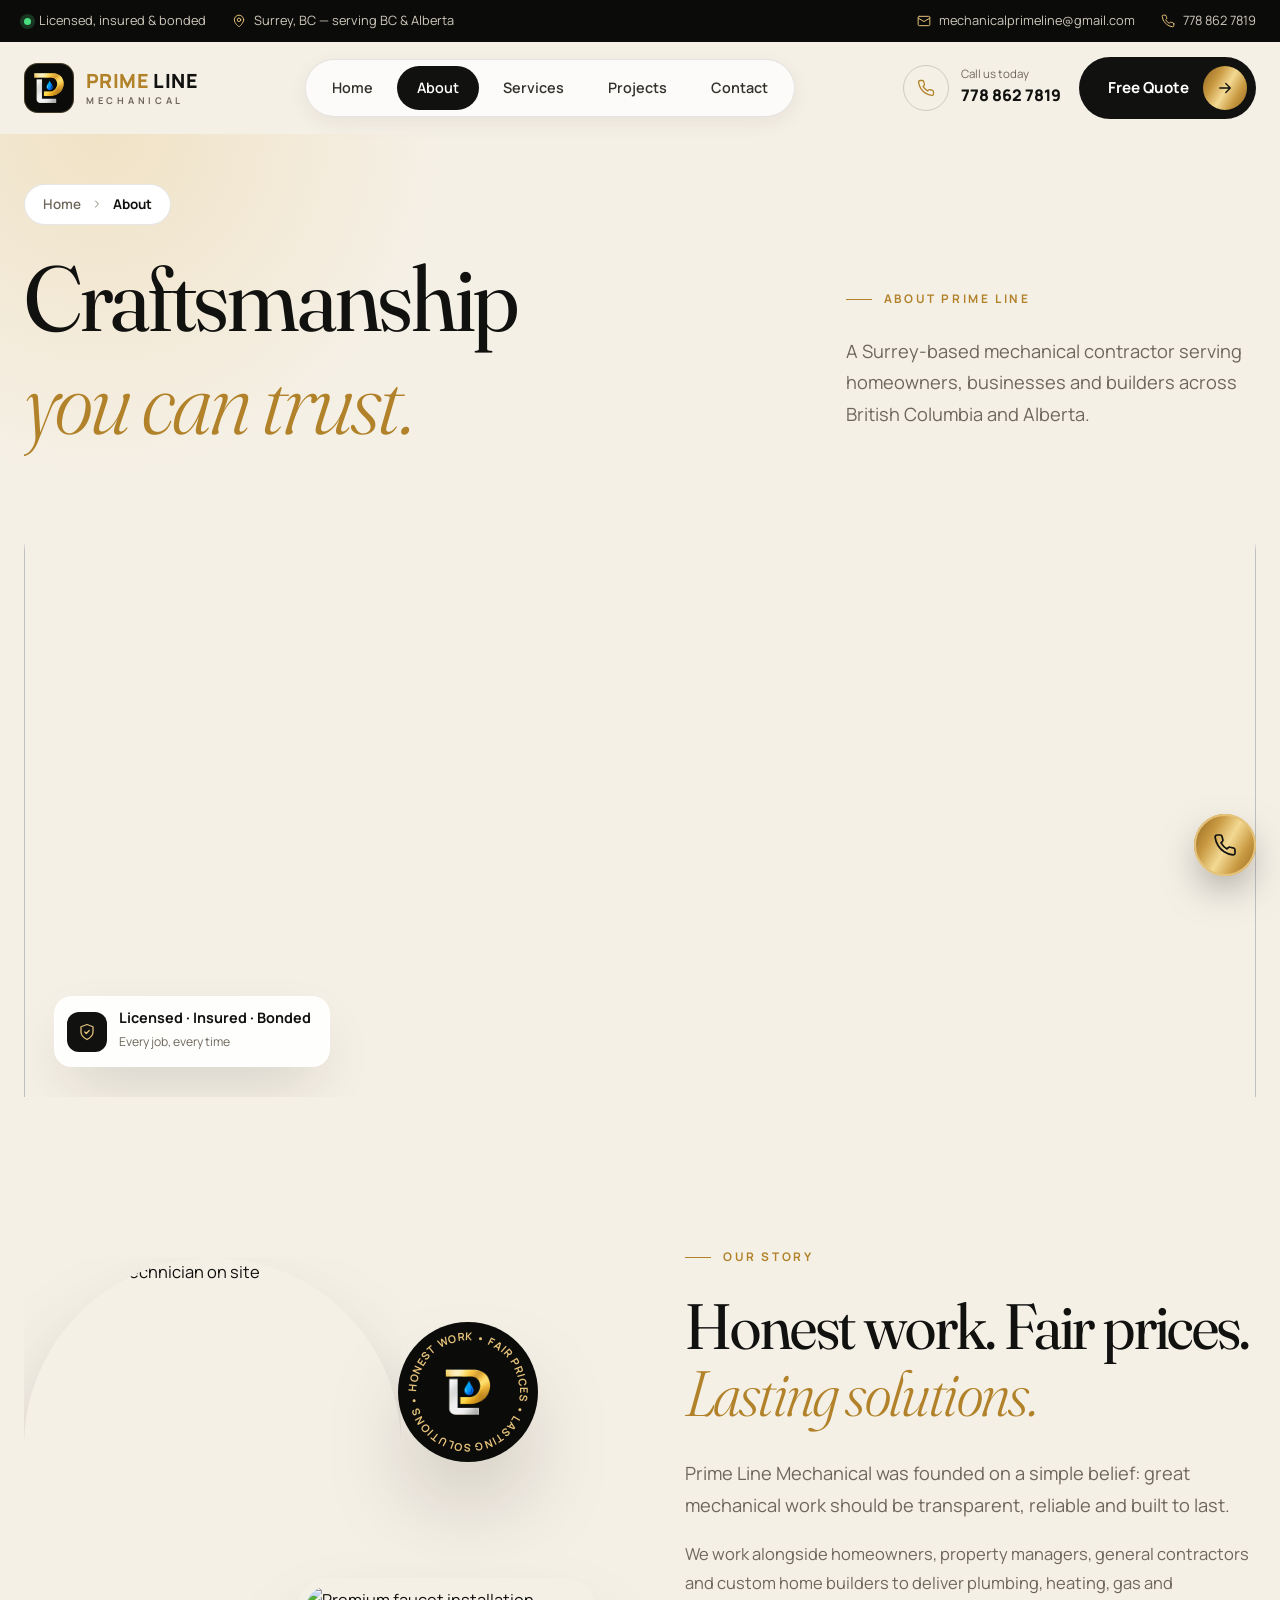
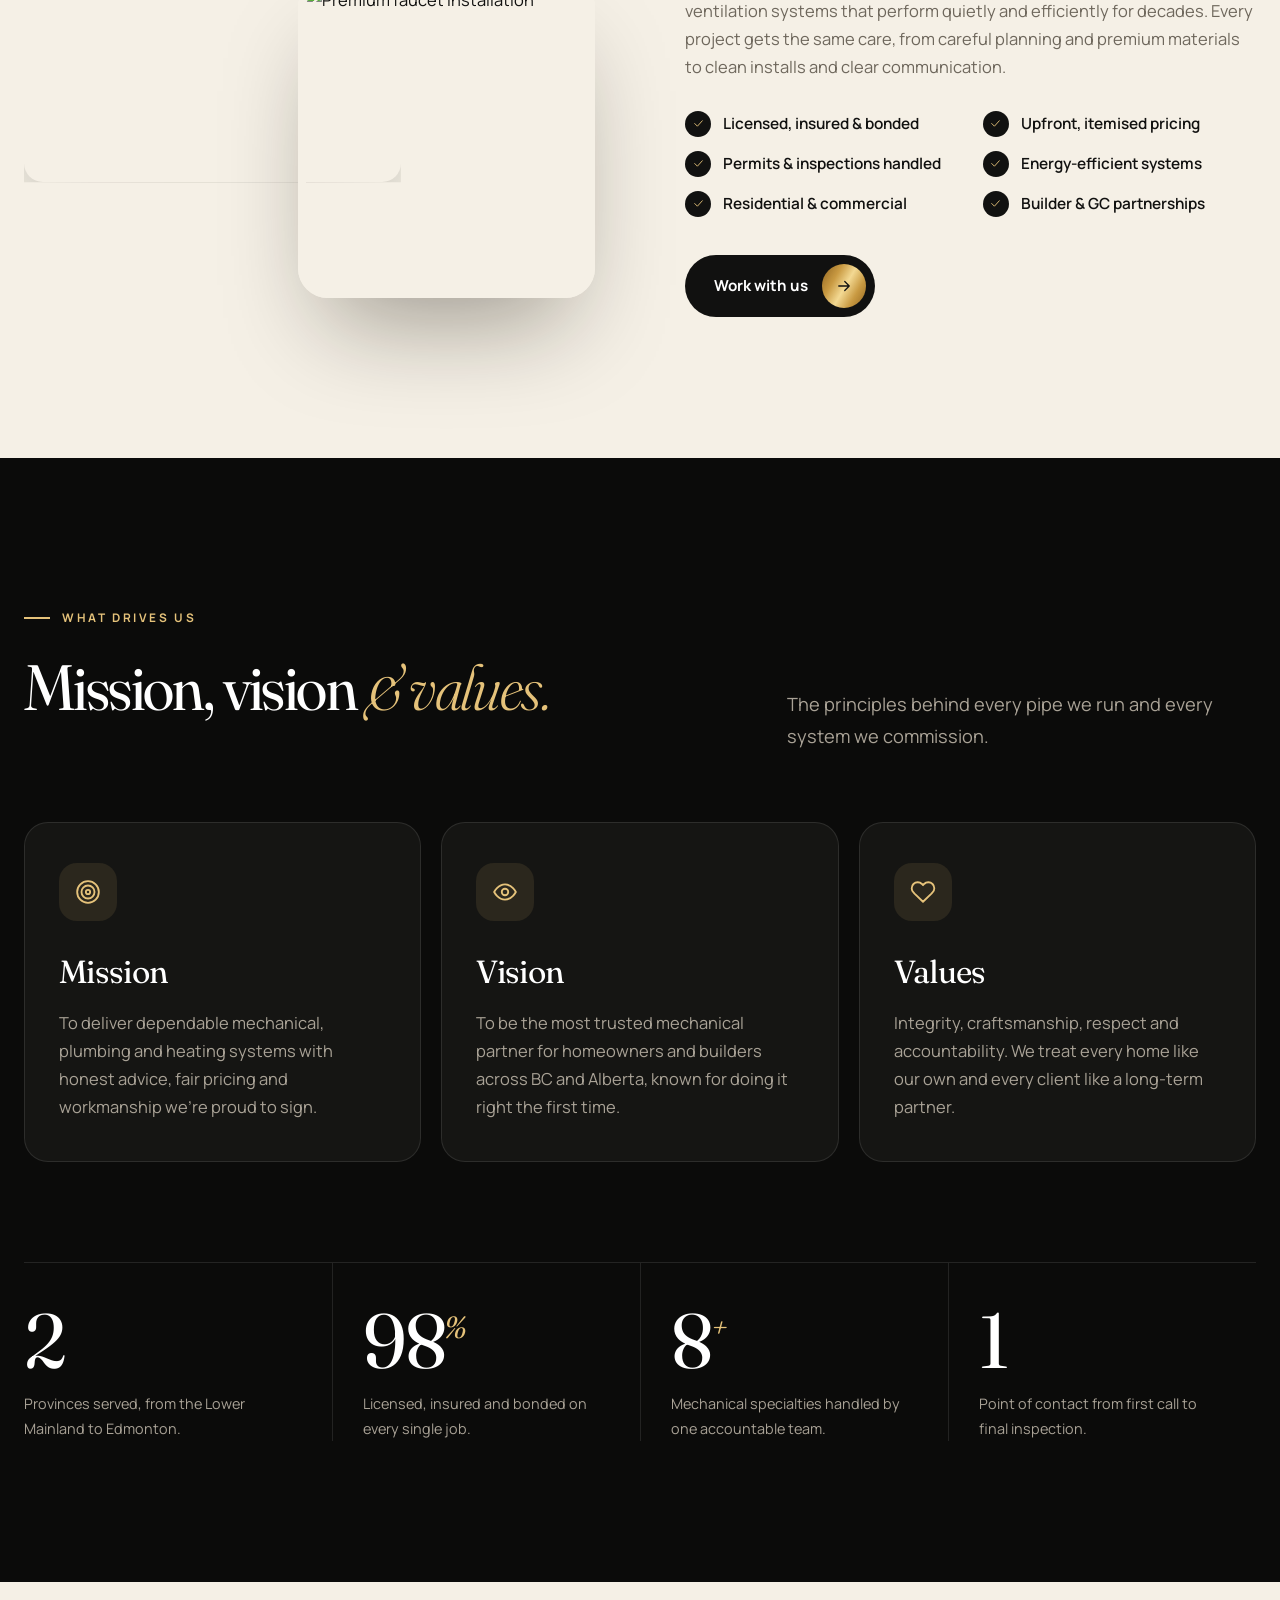
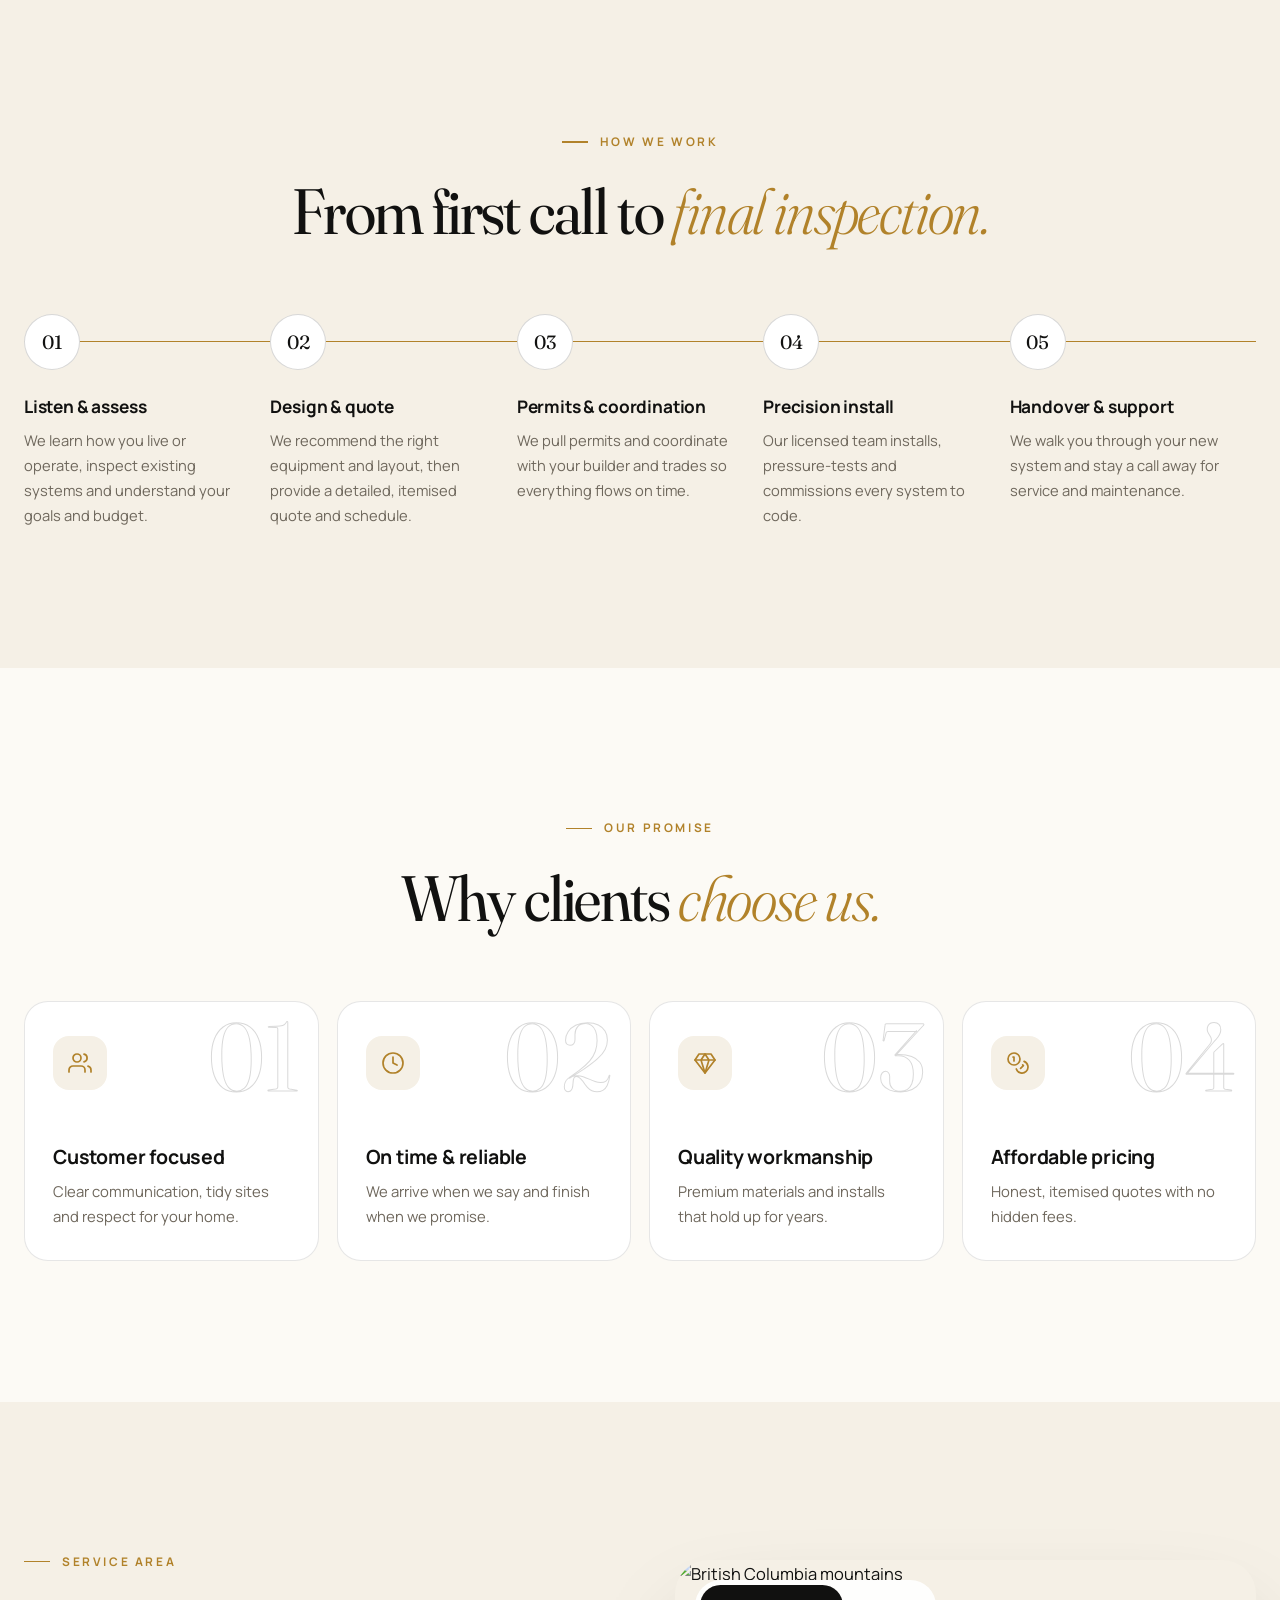
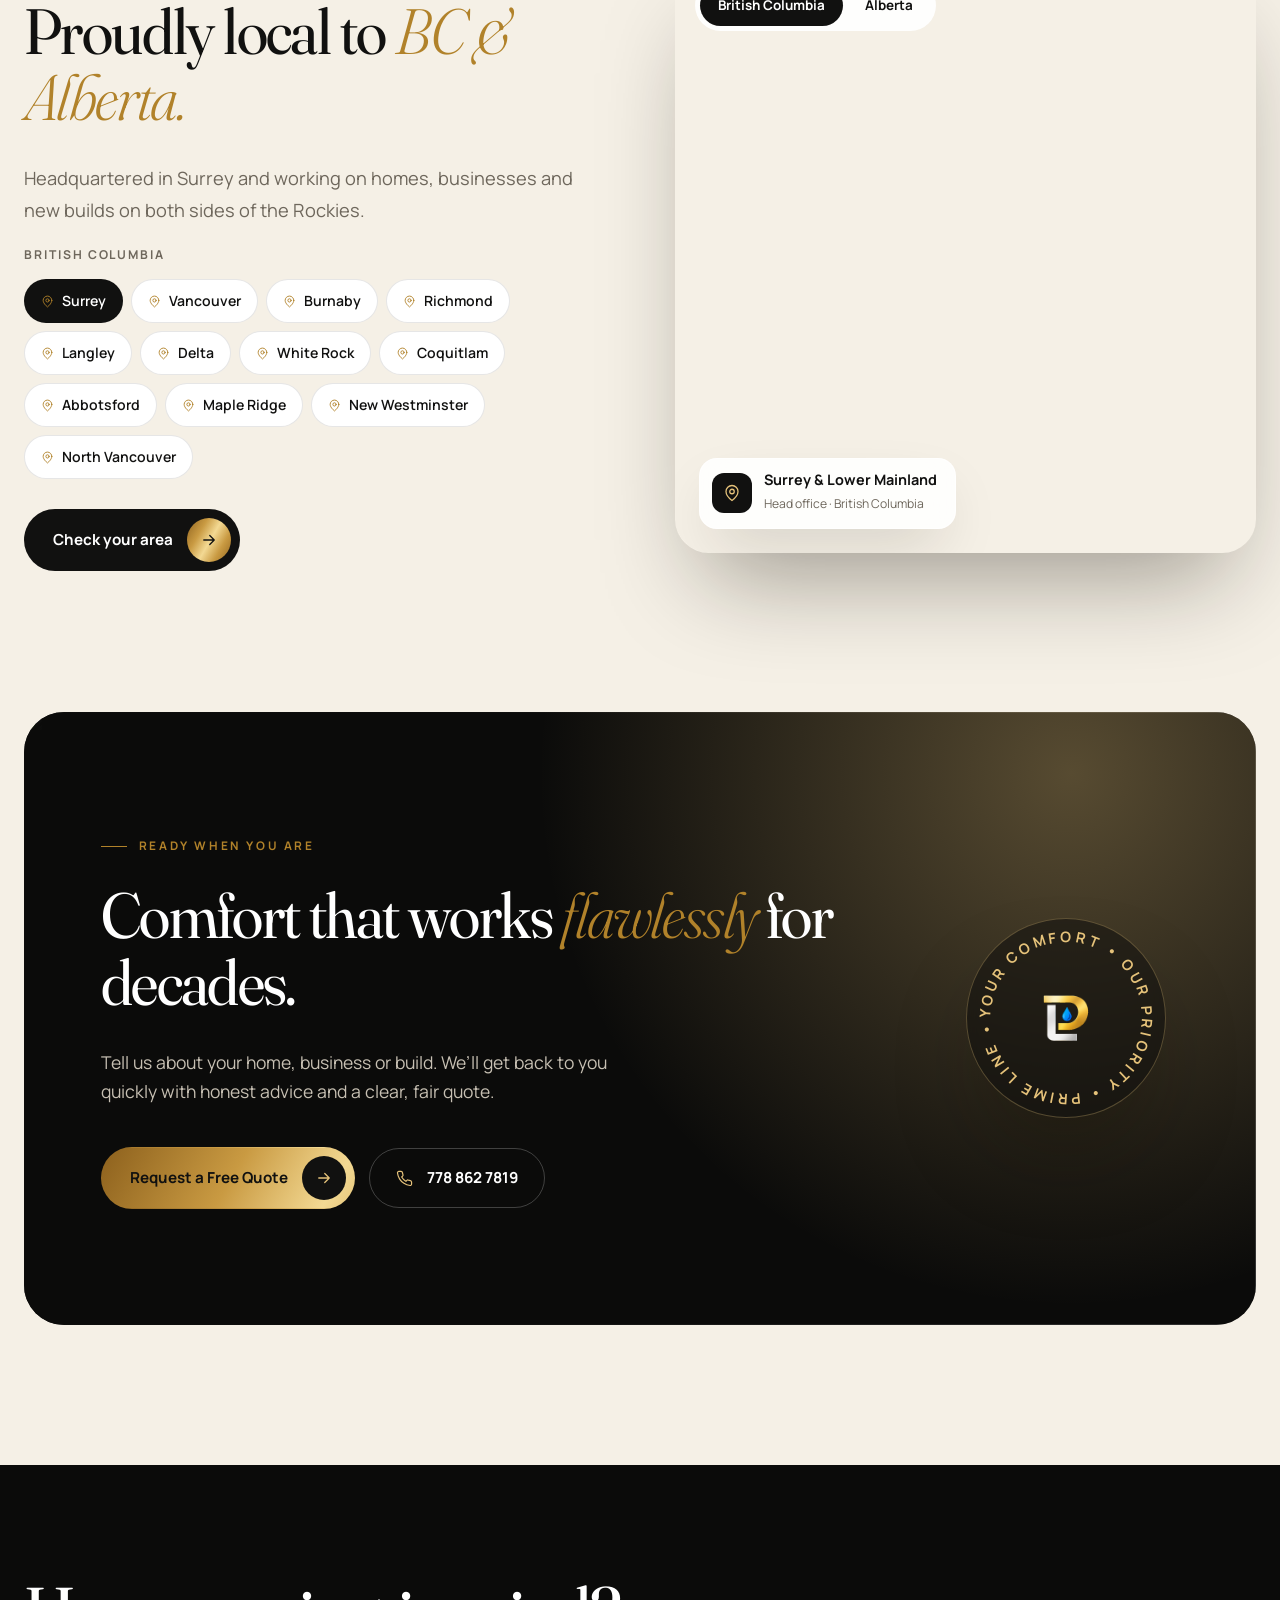
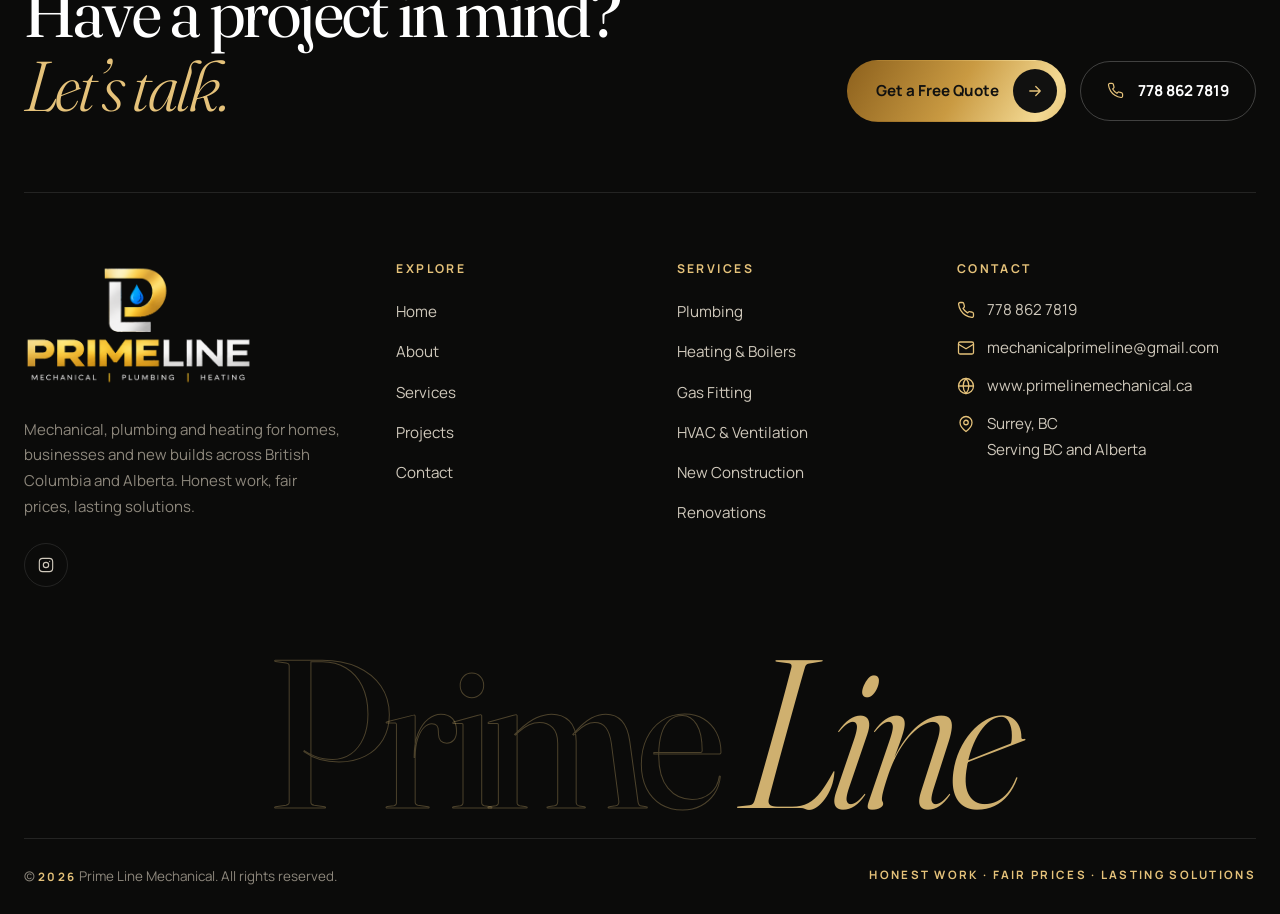
==== commit 0670fbc3: "Link footer to Instagram and remove other social icons Co-Authored-By: Claude Opus 5.5 <noreply@anth" ====
--- a/about.html
+++ b/about.html
@@ -79,9 +79,7 @@
 <symbol id="i-eye" viewBox="0 0 24 24" fill="none" stroke="currentColor" stroke-width="1.7" stroke-linecap="round" stroke-linejoin="round"><path d="M2 12s3.6-7 10-7 10 7 10 7-3.6 7-10 7S2 12 2 12z"/><circle cx="12" cy="12" r="3"/></symbol>
 <symbol id="i-target" viewBox="0 0 24 24" fill="none" stroke="currentColor" stroke-width="1.7" stroke-linecap="round" stroke-linejoin="round"><circle cx="12" cy="12" r="10"/><circle cx="12" cy="12" r="6"/><circle cx="12" cy="12" r="2"/></symbol>
 <symbol id="i-heart" viewBox="0 0 24 24" fill="none" stroke="currentColor" stroke-width="1.7" stroke-linecap="round" stroke-linejoin="round"><path d="M20.8 4.6a5.5 5.5 0 0 0-7.8 0L12 5.7l-1-1.1a5.5 5.5 0 0 0-7.8 7.8l1 1.1L12 21l7.8-7.5 1-1.1a5.5 5.5 0 0 0 0-7.8z"/></symbol>
-<symbol id="i-facebook" viewBox="0 0 24 24" fill="none" stroke="currentColor" stroke-width="1.7" stroke-linecap="round" stroke-linejoin="round"><path d="M18 2h-3a5 5 0 0 0-5 5v3H7v4h3v8h4v-8h3l1-4h-4V7a1 1 0 0 1 1-1h3z"/></symbol>
 <symbol id="i-instagram" viewBox="0 0 24 24" fill="none" stroke="currentColor" stroke-width="1.7" stroke-linecap="round" stroke-linejoin="round"><rect x="2" y="2" width="20" height="20" rx="5"/><circle cx="12" cy="12" r="4"/><path d="M17.5 6.5h.01"/></symbol>
-<symbol id="i-linkedin" viewBox="0 0 24 24" fill="none" stroke="currentColor" stroke-width="1.7" stroke-linecap="round" stroke-linejoin="round"><path d="M16 8a6 6 0 0 1 6 6v7h-4v-7a2 2 0 0 0-4 0v7h-4v-7a6 6 0 0 1 6-6zM2 9h4v12H2z"/><circle cx="4" cy="4" r="2"/></symbol>
 <symbol id="i-minus" viewBox="0 0 24 24" fill="none" stroke="currentColor" stroke-width="1.7" stroke-linecap="round" stroke-linejoin="round"><path d="M5 12h14"/></symbol>
 <symbol id="i-chev" viewBox="0 0 24 24" fill="none" stroke="currentColor" stroke-width="1.7" stroke-linecap="round" stroke-linejoin="round"><path d="m9 18 6-6-6-6"/></symbol>
 <symbol id="i-user" viewBox="0 0 24 24" fill="none" stroke="currentColor" stroke-width="1.7" stroke-linecap="round" stroke-linejoin="round"><circle cx="12" cy="8" r="4"/><path d="M4 21a8 8 0 0 1 16 0"/></symbol>
@@ -263,9 +261,7 @@
         <a href="index.html" class="footer__logo" aria-label="Prime Line Mechanical home"><img src="img/logo-full.png" alt="Prime Line Mechanical, Plumbing, Heating" width="240"></a>
         <p>Mechanical, plumbing and heating for homes, businesses and new builds across British Columbia and Alberta. Honest work, fair prices, lasting solutions.</p>
         <div class="socials">
-          <a href="#" aria-label="Facebook"><svg aria-hidden="true"><use href="#i-facebook"/></svg></a>
-          <a href="#" aria-label="Instagram"><svg aria-hidden="true"><use href="#i-instagram"/></svg></a>
-          <a href="#" aria-label="LinkedIn"><svg aria-hidden="true"><use href="#i-linkedin"/></svg></a>
+          <a href="https://www.instagram.com/prime_line_mechanical_plumbing/" target="_blank" rel="noopener" aria-label="Prime Line Mechanical on Instagram"><svg aria-hidden="true"><use href="#i-instagram"/></svg></a>
         </div>
       </div>
       <div><h4>Explore</h4><ul><li><a href="index.html">Home</a></li><li><a href="about.html">About</a></li><li><a href="services.html">Services</a></li><li><a href="projects.html">Projects</a></li><li><a href="contact.html">Contact</a></li></ul></div>
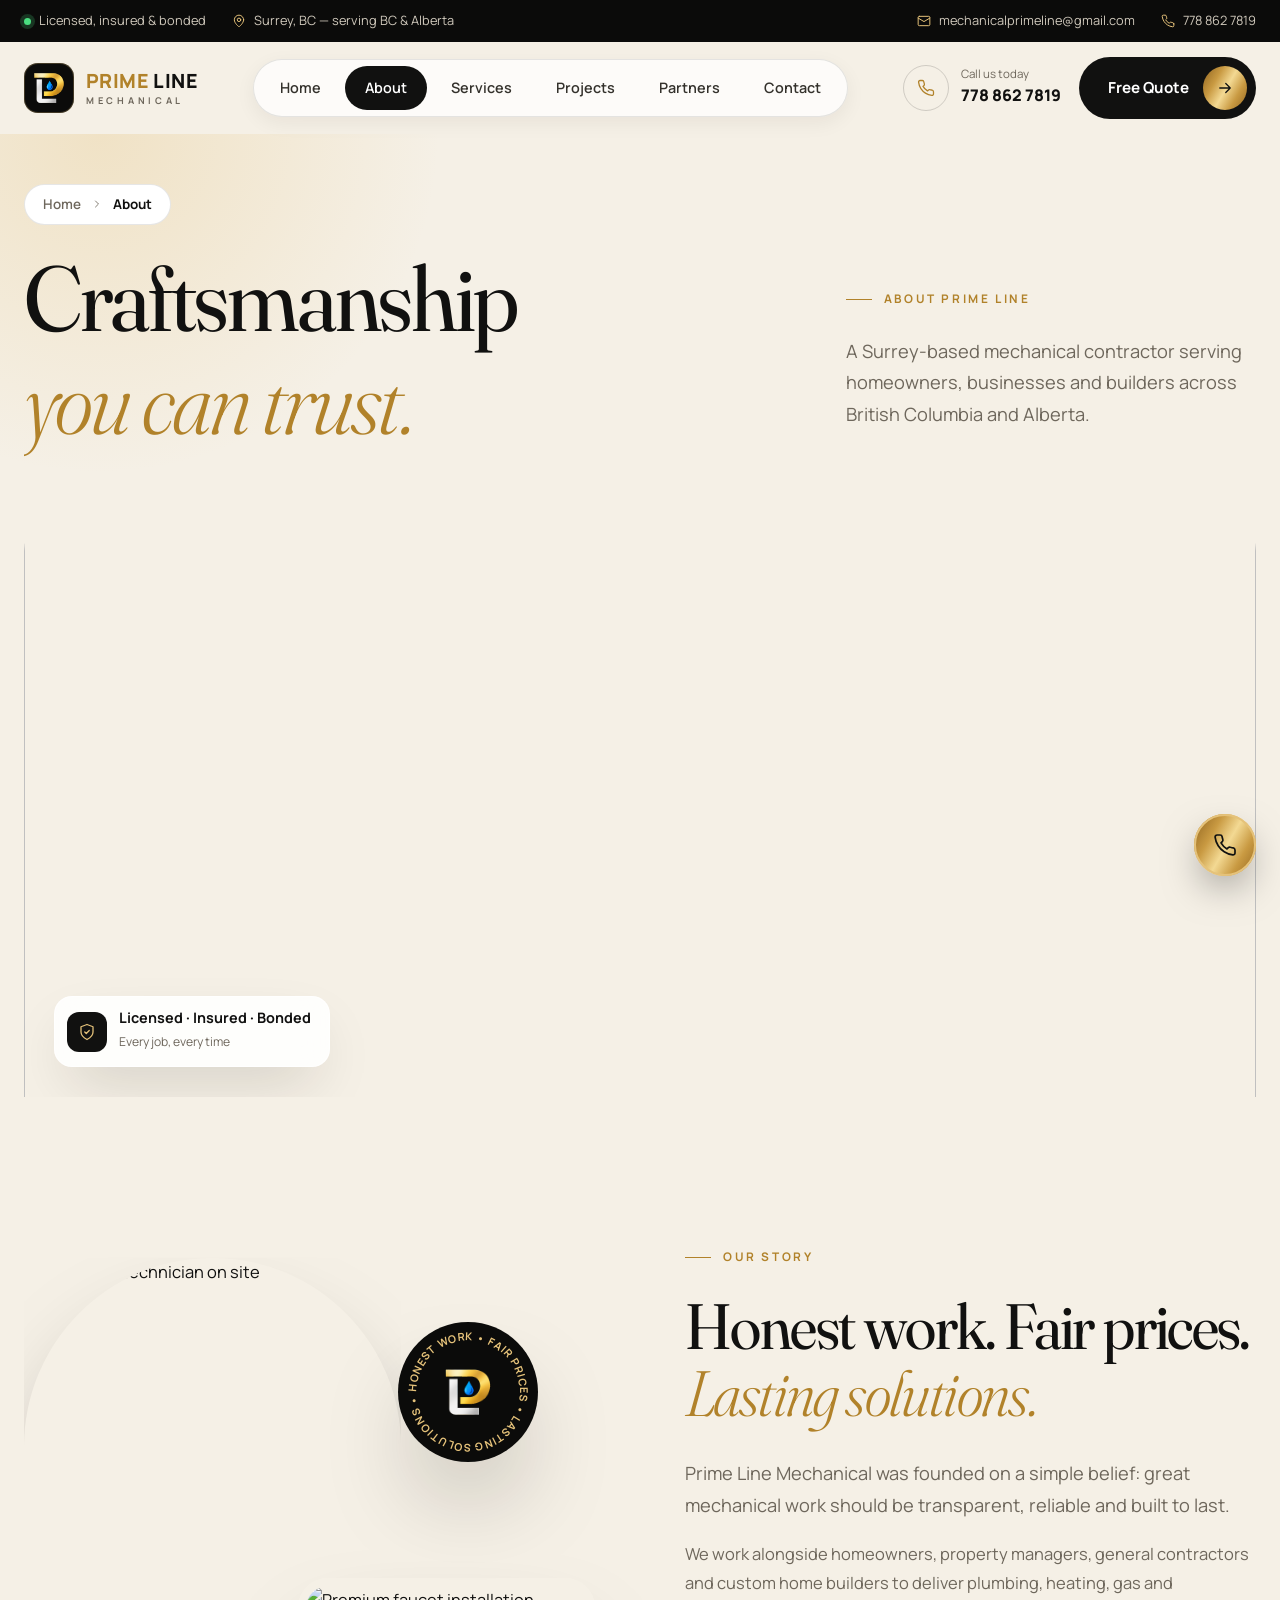
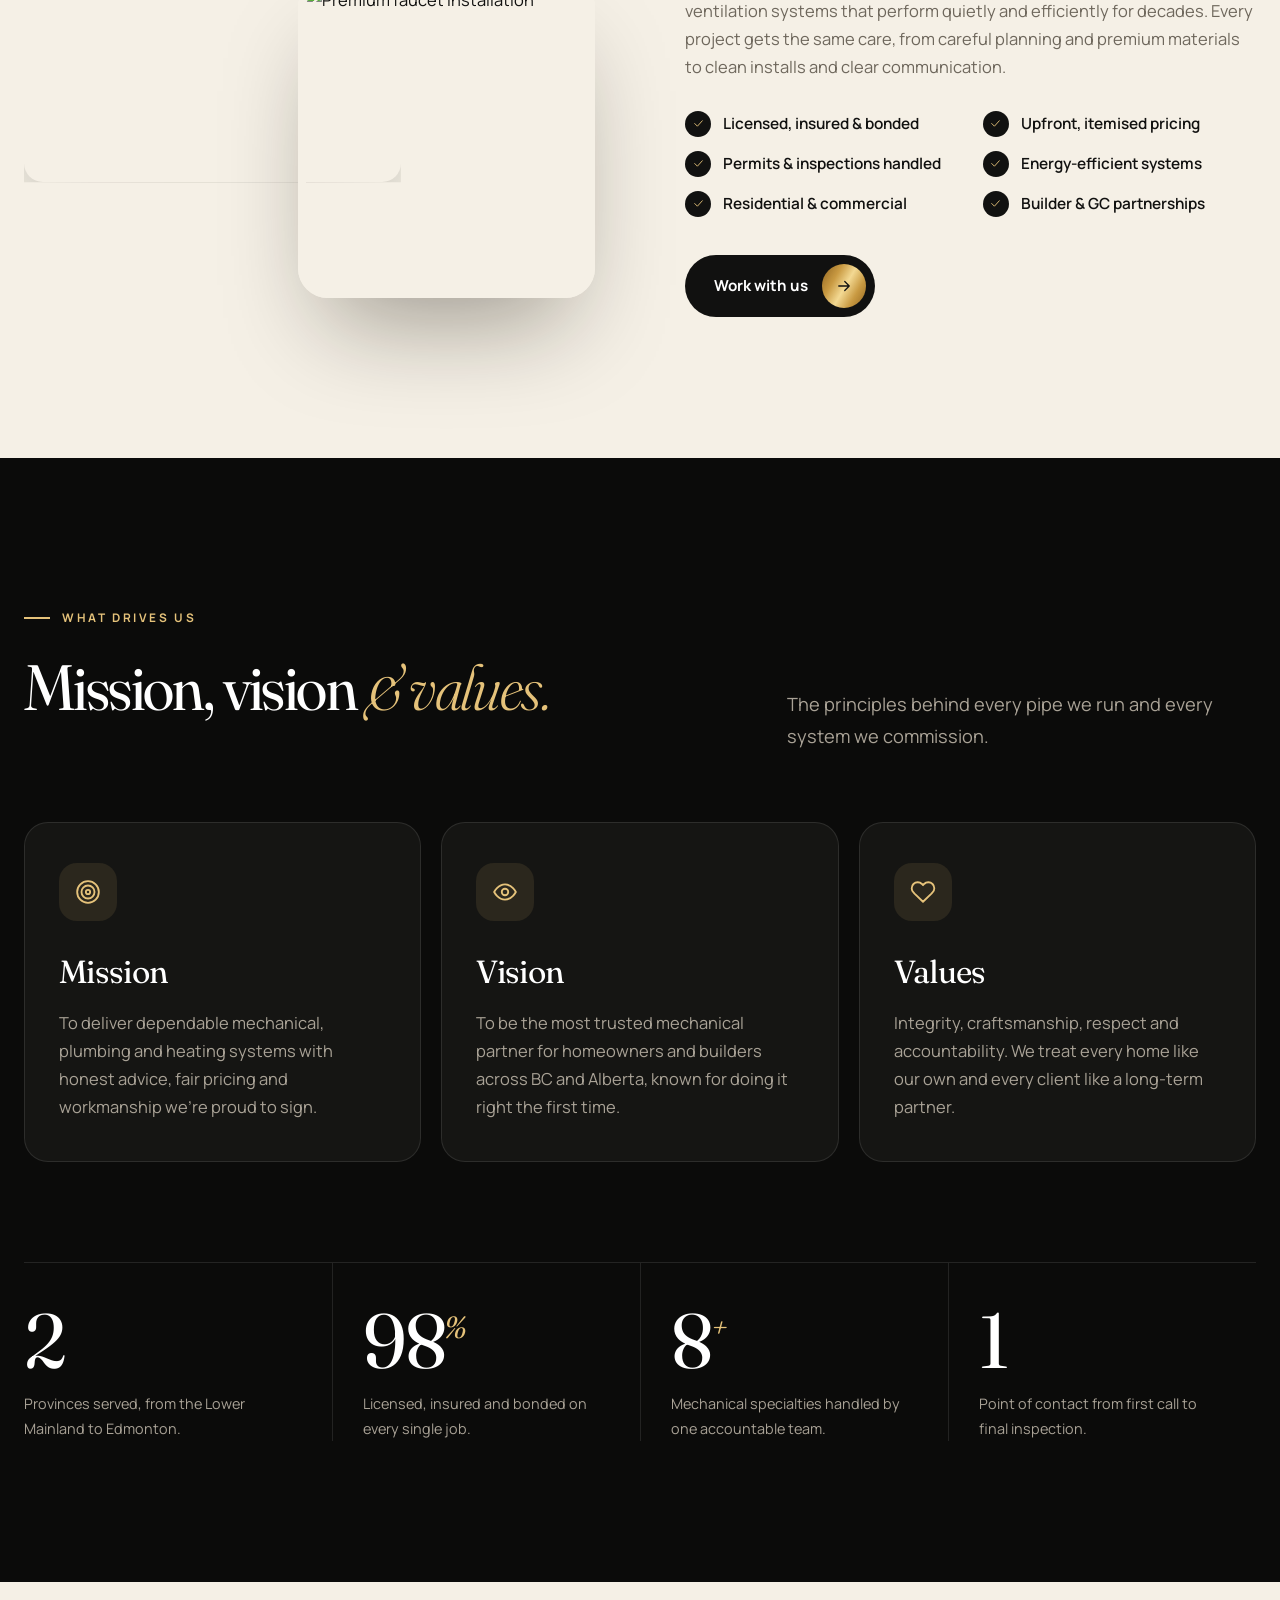
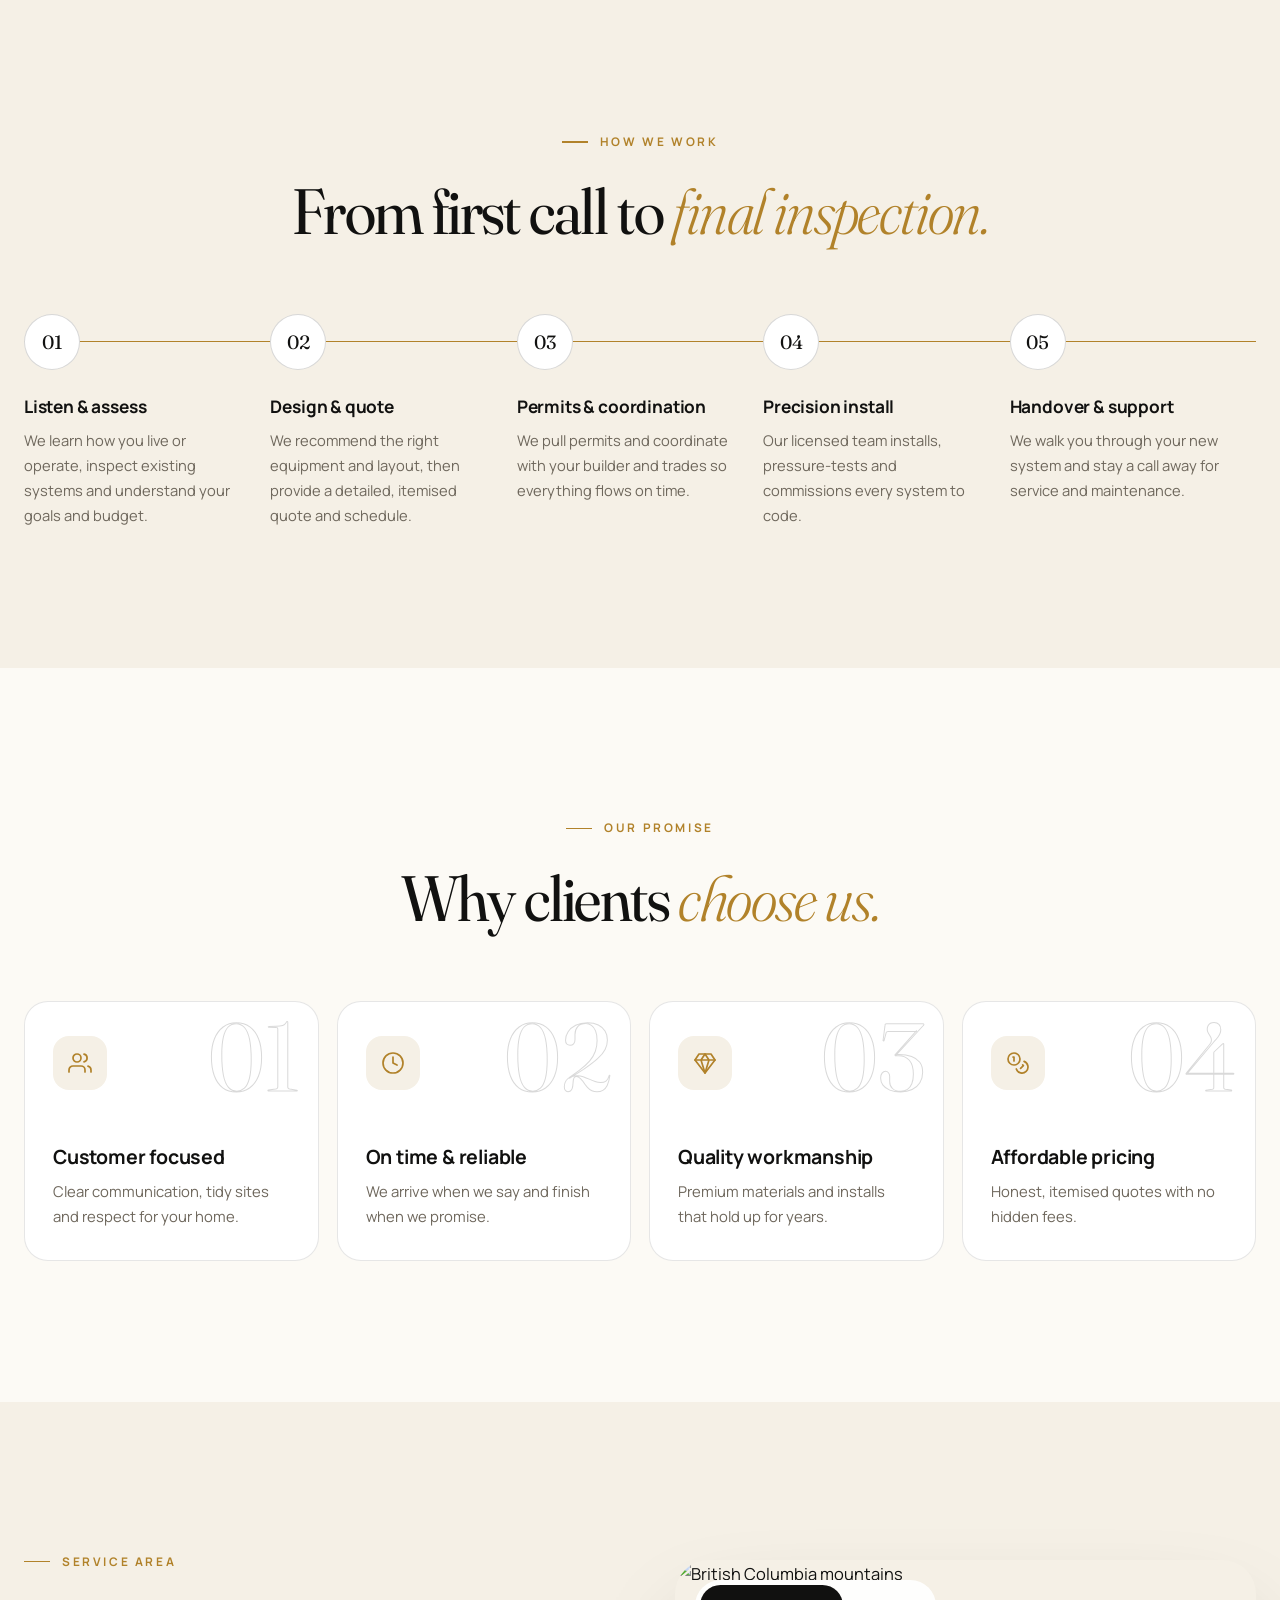
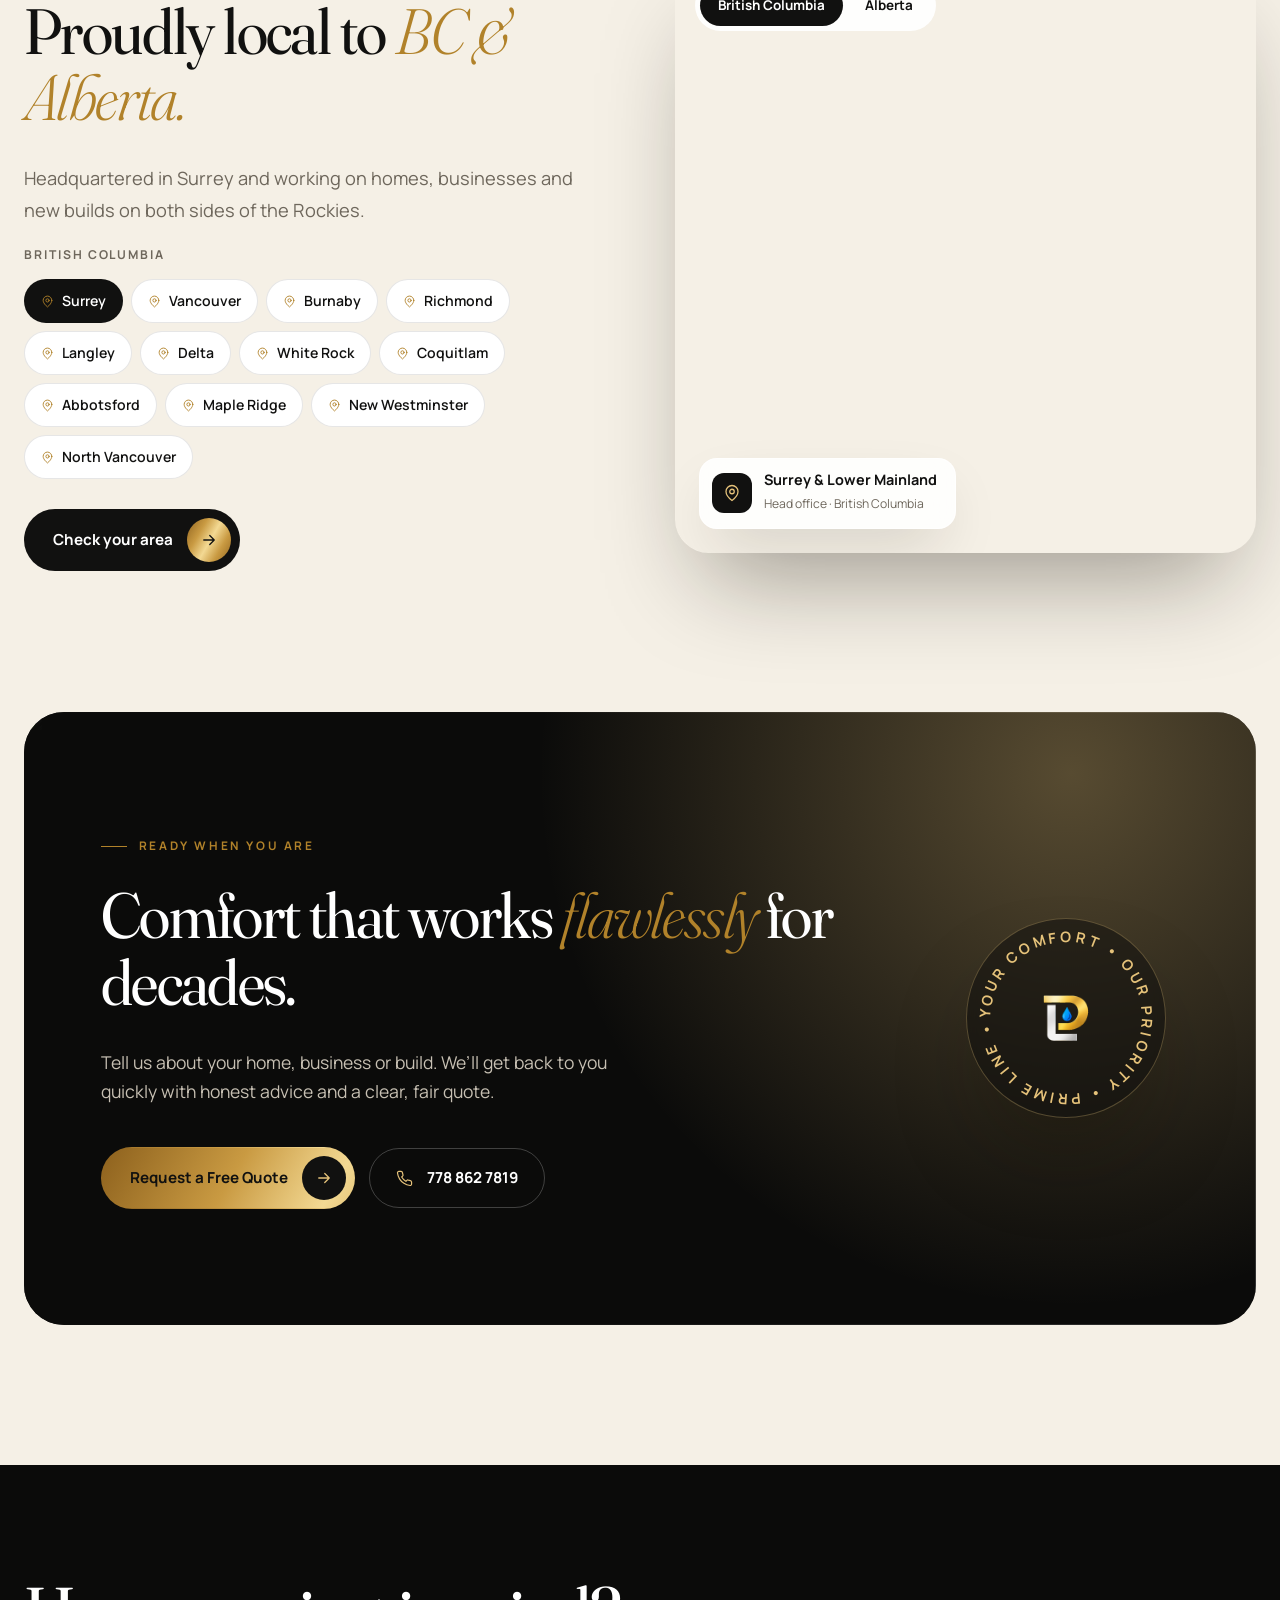
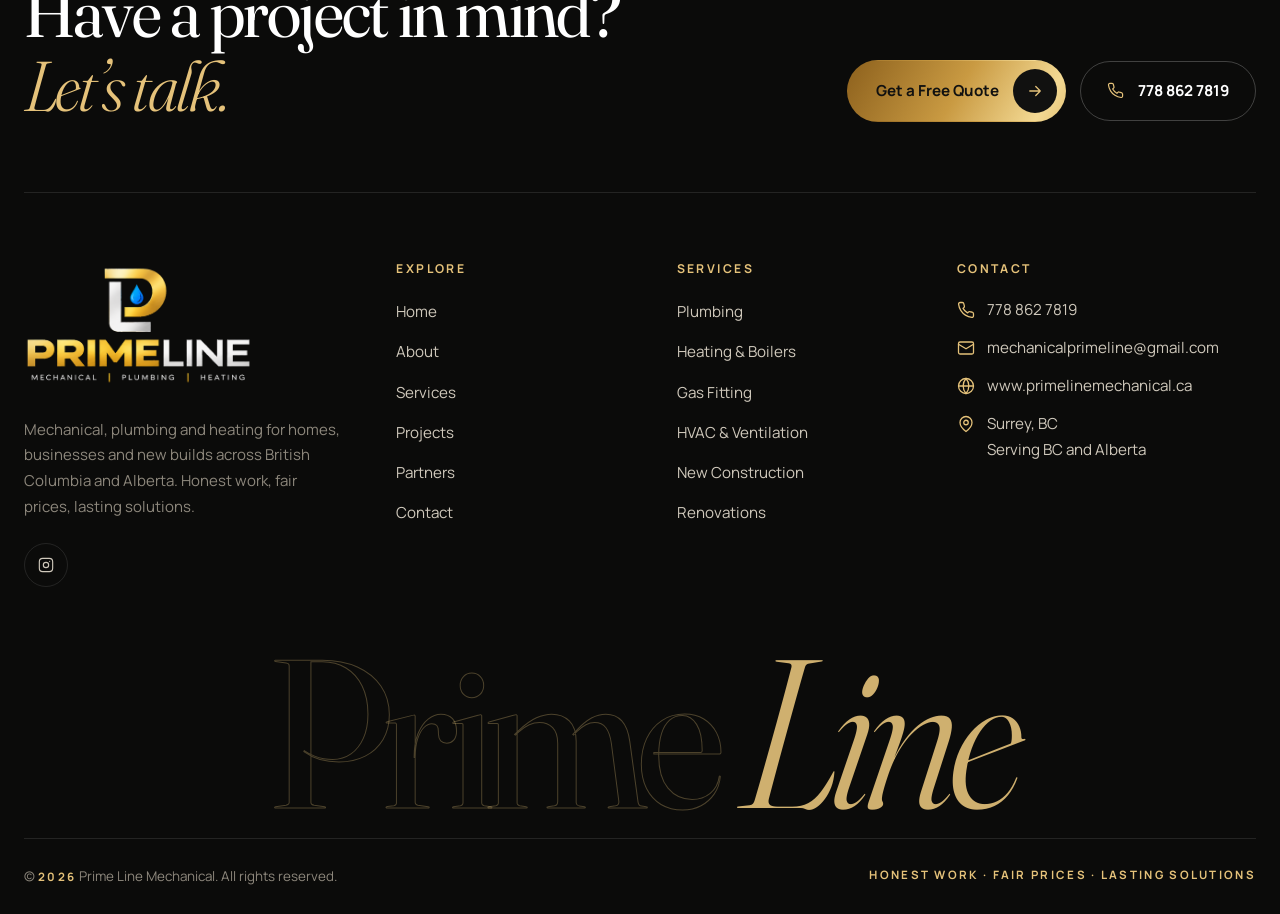
==== commit dd0b9913: "Add Partners page and label projects by builder partner New partners.html featuring Billing Homes LT" ====
--- a/about.html
+++ b/about.html
@@ -115,7 +115,7 @@
   <span class="logo__tile"><img src="img/logo-mark.png" alt="" width="36" height="36"></span>
   <span class="logo__txt"><span class="logo__name"><b>PRIME</b> LINE</span><span class="logo__sub">MECHANICAL</span></span>
 </a>
-    <nav class="nav" aria-label="Main"><a href="index.html">Home</a><a href="about.html" class="active">About</a><a href="services.html">Services</a><a href="projects.html">Projects</a><a href="contact.html">Contact</a></nav>
+    <nav class="nav" aria-label="Main"><a href="index.html">Home</a><a href="about.html" class="active">About</a><a href="services.html">Services</a><a href="projects.html">Projects</a><a href="partners.html">Partners</a><a href="contact.html">Contact</a></nav>
     <div class="header__r">
       <a class="callbox" href="tel:+17788627819"><span class="callbox__ic"><svg aria-hidden="true"><use href="#i-phone"/></svg></span><span><small>Call us today</small><strong>778 862 7819</strong></span></a>
       <a href="contact.html" class="btn btn--dark">Free Quote<span class="btn__ic"><svg aria-hidden="true"><use href="#i-arrow"/></svg></span></a>
@@ -125,7 +125,7 @@
 </header>
 
 <div class="drawer">
-  <nav aria-label="Mobile"><a href="index.html">Home<svg aria-hidden="true"><use href="#i-arrow"/></svg></a><a href="about.html" class="active">About<svg aria-hidden="true"><use href="#i-arrow"/></svg></a><a href="services.html">Services<svg aria-hidden="true"><use href="#i-arrow"/></svg></a><a href="projects.html">Projects<svg aria-hidden="true"><use href="#i-arrow"/></svg></a><a href="contact.html">Contact<svg aria-hidden="true"><use href="#i-arrow"/></svg></a></nav>
+  <nav aria-label="Mobile"><a href="index.html">Home<svg aria-hidden="true"><use href="#i-arrow"/></svg></a><a href="about.html" class="active">About<svg aria-hidden="true"><use href="#i-arrow"/></svg></a><a href="services.html">Services<svg aria-hidden="true"><use href="#i-arrow"/></svg></a><a href="projects.html">Projects<svg aria-hidden="true"><use href="#i-arrow"/></svg></a><a href="partners.html">Partners<svg aria-hidden="true"><use href="#i-arrow"/></svg></a><a href="contact.html">Contact<svg aria-hidden="true"><use href="#i-arrow"/></svg></a></nav>
   <div class="drawer__info">
     <a href="tel:+17788627819">778 862 7819</a>
     <a href="mailto:mechanicalprimeline@gmail.com">mechanicalprimeline@gmail.com</a>
@@ -264,7 +264,7 @@
           <a href="https://www.instagram.com/prime_line_mechanical_plumbing/" target="_blank" rel="noopener" aria-label="Prime Line Mechanical on Instagram"><svg aria-hidden="true"><use href="#i-instagram"/></svg></a>
         </div>
       </div>
-      <div><h4>Explore</h4><ul><li><a href="index.html">Home</a></li><li><a href="about.html">About</a></li><li><a href="services.html">Services</a></li><li><a href="projects.html">Projects</a></li><li><a href="contact.html">Contact</a></li></ul></div>
+      <div><h4>Explore</h4><ul><li><a href="index.html">Home</a></li><li><a href="about.html">About</a></li><li><a href="services.html">Services</a></li><li><a href="projects.html">Projects</a></li><li><a href="partners.html">Partners</a></li><li><a href="contact.html">Contact</a></li></ul></div>
       <div>
         <h4>Services</h4>
         <ul>
--- a/css/style.css
+++ b/css/style.css
@@ -745,3 +745,54 @@
   .logo__tile img { width: 32px; height: 32px; }
   .spin-badge img.core { width: 42px; height: 42px; }
 }
+
+/* ---------- Partners ---------- */
+.pstrip { display: grid; grid-template-columns: repeat(3, 1fr); gap: 18px; }
+.pcard { position: relative; display: flex; flex-direction: column; padding: 32px; border-radius: var(--r-lg); background: var(--paper); border: 1px solid var(--line); transition: transform .6s var(--ease), box-shadow .6s, background .5s, color .5s; overflow: hidden; }
+.pcard::after { content: ""; position: absolute; width: 260px; height: 260px; right: -130px; top: -130px; background: radial-gradient(circle, rgba(229,194,122,.35), transparent 65%); opacity: 0; transition: opacity .6s; }
+.pcard:hover { transform: translateY(-8px); box-shadow: var(--shadow); background: var(--dark); color: #fff; }
+.pcard:hover::after { opacity: 1; }
+.pcard__ic { width: 56px; height: 56px; border-radius: 16px; background: var(--bg); color: var(--gold); display: grid; place-items: center; margin-bottom: 44px; transition: background .5s, color .5s; }
+.pcard:hover .pcard__ic { background: var(--gold-grad); color: var(--ink); }
+.pcard__ic svg { width: 24px; height: 24px; }
+.pcard__kind { font-size: .72rem; font-weight: 700; letter-spacing: .18em; text-transform: uppercase; color: var(--gold); margin-bottom: 10px; }
+.pcard:hover .pcard__kind { color: var(--gold-l); }
+.pcard h3 { font-family: var(--f-display); font-weight: 400; font-size: clamp(1.6rem, 2.2vw, 2rem); letter-spacing: -.02em; line-height: 1.1; margin-bottom: 18px; }
+.pcard__locs { display: flex; flex-wrap: wrap; gap: 8px; margin-top: auto; }
+.pcard__locs span { display: inline-flex; gap: 6px; align-items: center; padding: 7px 13px; border-radius: 100px; font-size: .82rem; font-weight: 700; background: var(--bg); transition: background .5s, color .5s; }
+.pcard:hover .pcard__locs span { background: rgba(255,255,255,.1); }
+.pcard__locs svg { width: 13px; height: 13px; color: var(--gold); }
+.pcard:hover .pcard__locs svg { color: var(--gold-l); }
+.pcard__go { position: absolute; top: 28px; right: 28px; width: 48px; height: 48px; border-radius: 50%; border: 1px solid var(--line-2); display: grid; place-items: center; transition: transform .6s var(--ease), background .4s, border-color .4s, color .4s; }
+.pcard__go svg { width: 18px; height: 18px; transform: rotate(-45deg); }
+.pcard:hover .pcard__go { background: var(--gold-l); border-color: var(--gold-l); color: var(--ink); transform: rotate(45deg); }
+
+.partners { display: grid; gap: 26px; }
+.partners .partner { scroll-margin-top: 120px; }
+.partner--rev .partner__img { order: 2; }
+.partner .btn-row { margin-top: 4px; gap: 22px; }
+
+.locs { display: grid; grid-template-columns: repeat(4, 1fr); gap: 18px; }
+.loc { position: relative; border-radius: var(--r-lg); overflow: hidden; aspect-ratio: 3/4; isolation: isolate; color: #fff; display: flex; align-items: flex-end; }
+.loc img { position: absolute; inset: 0; width: 100%; height: 100%; object-fit: cover; z-index: -2; transition: transform 1.4s var(--ease); }
+.loc::before { content: ""; position: absolute; inset: 0; z-index: -1; background: linear-gradient(180deg, transparent 35%, rgba(0,0,0,.85)); }
+.loc:hover img { transform: scale(1.07); }
+.loc__n { position: absolute; top: 22px; left: 22px; font-size: .72rem; font-weight: 700; padding: 6px 12px; border-radius: 100px; background: rgba(0,0,0,.35); backdrop-filter: blur(8px); letter-spacing: .14em; }
+.loc__body { padding: 26px; }
+.loc__body small { font-size: .74rem; letter-spacing: .18em; text-transform: uppercase; color: var(--gold-l); font-weight: 700; }
+.loc__body h3 { font-family: var(--f-display); font-weight: 400; font-size: 2.2rem; letter-spacing: -.02em; margin: 4px 0 12px; }
+.loc__p { display: inline-flex; gap: 8px; align-items: center; font-size: .82rem; font-weight: 600; padding: 7px 13px; border-radius: 100px; background: rgba(255,255,255,.14); border: 1px solid rgba(255,255,255,.2); backdrop-filter: blur(8px); }
+.loc__p svg { width: 14px; height: 14px; color: var(--gold-l); }
+
+@media (max-width: 1024px) {
+  .pstrip { grid-template-columns: 1fr; }
+  .partner--rev .partner__img { order: 0; }
+  .locs { grid-template-columns: 1fr 1fr; }
+}
+@media (max-width: 680px) {
+  .locs { grid-template-columns: 1fr; }
+  .loc { aspect-ratio: 4/3.4; }
+  .pcard { padding: 26px; }
+  .pcard__ic { margin-bottom: 30px; }
+  .filters { border-radius: 22px; }
+}
